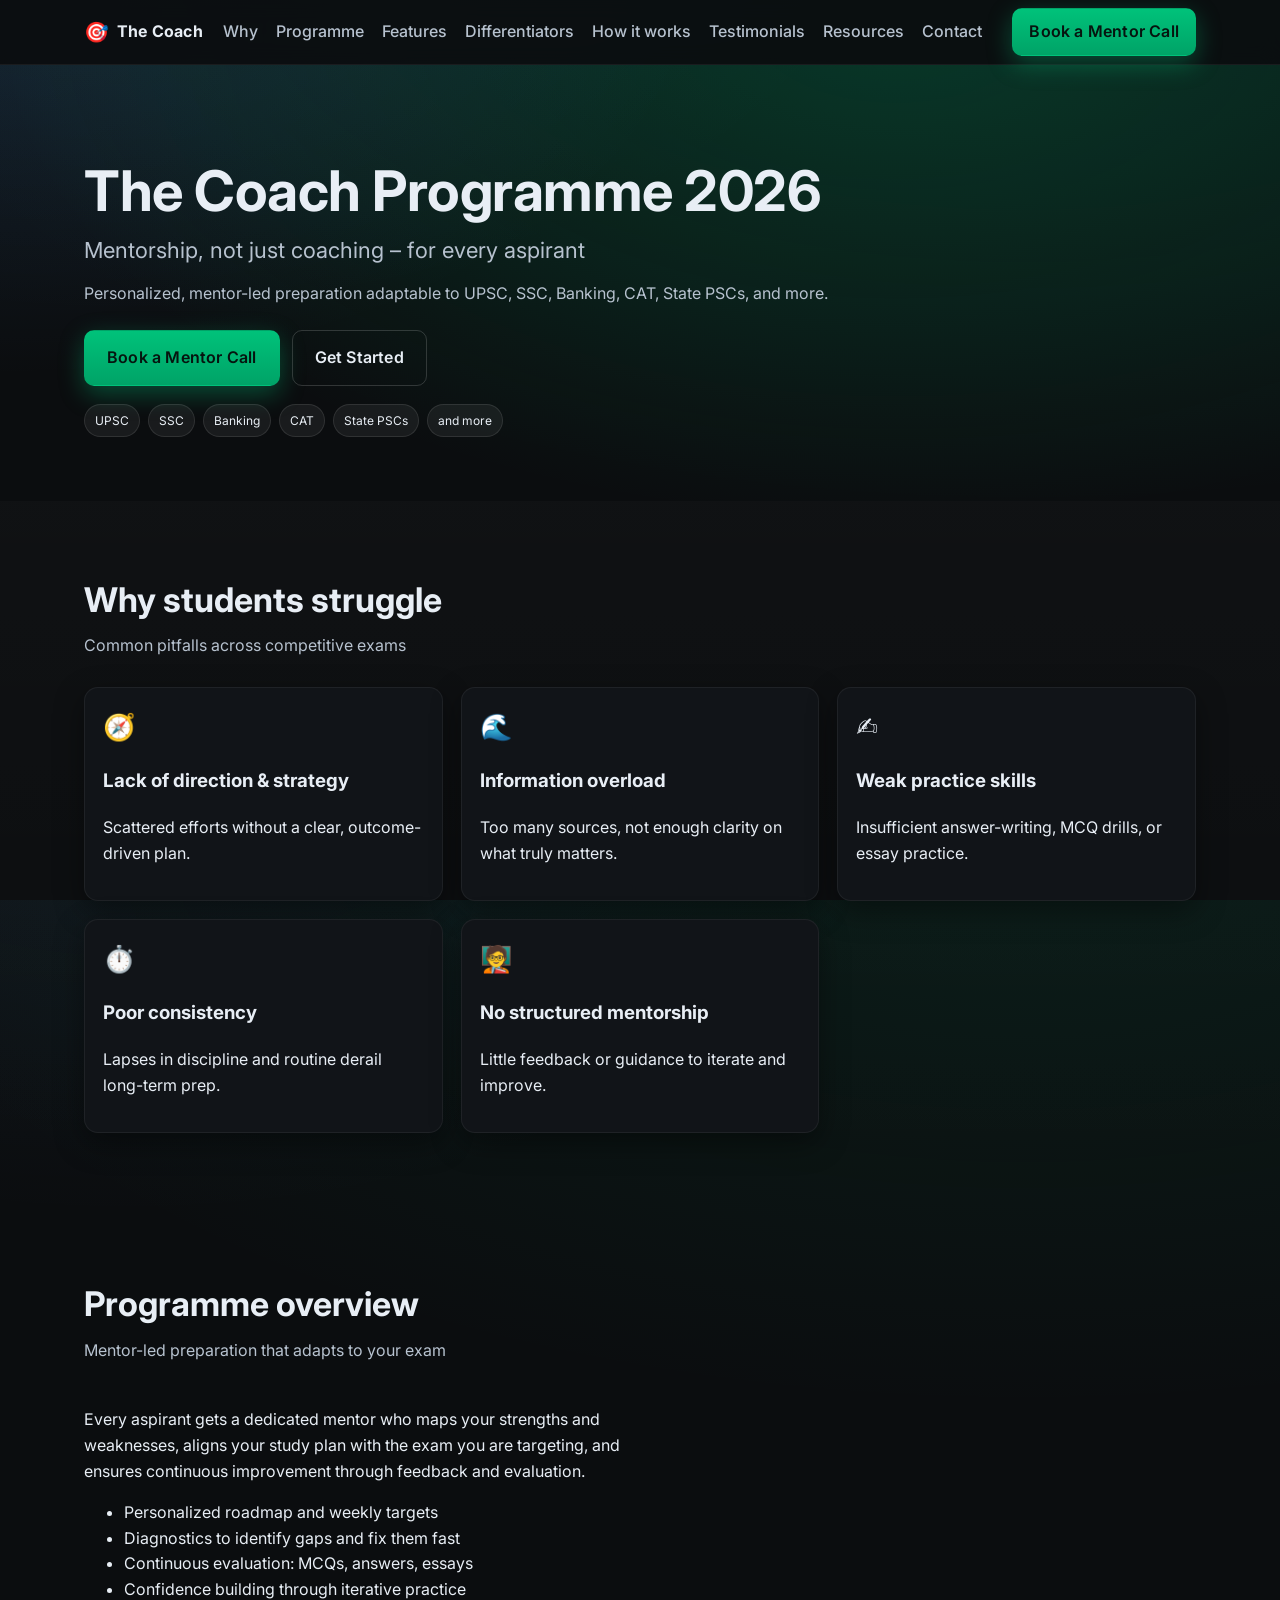
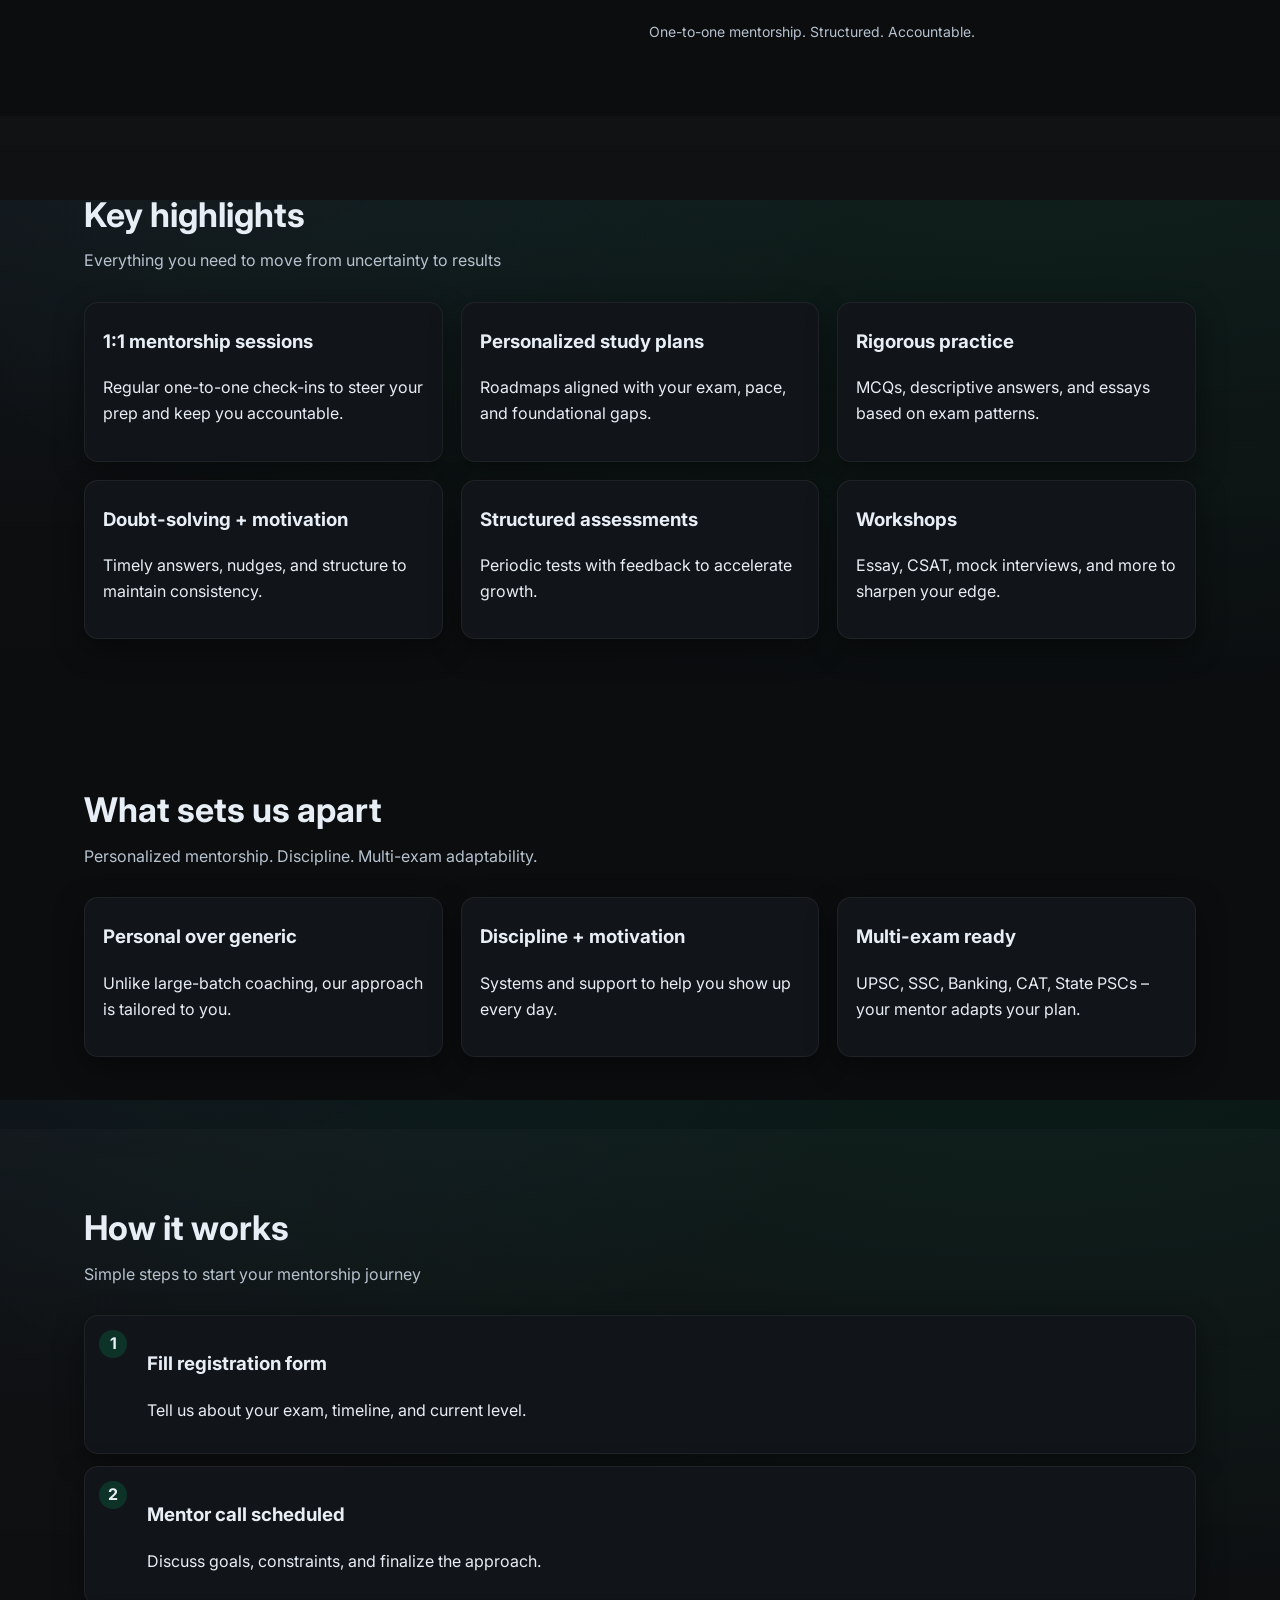
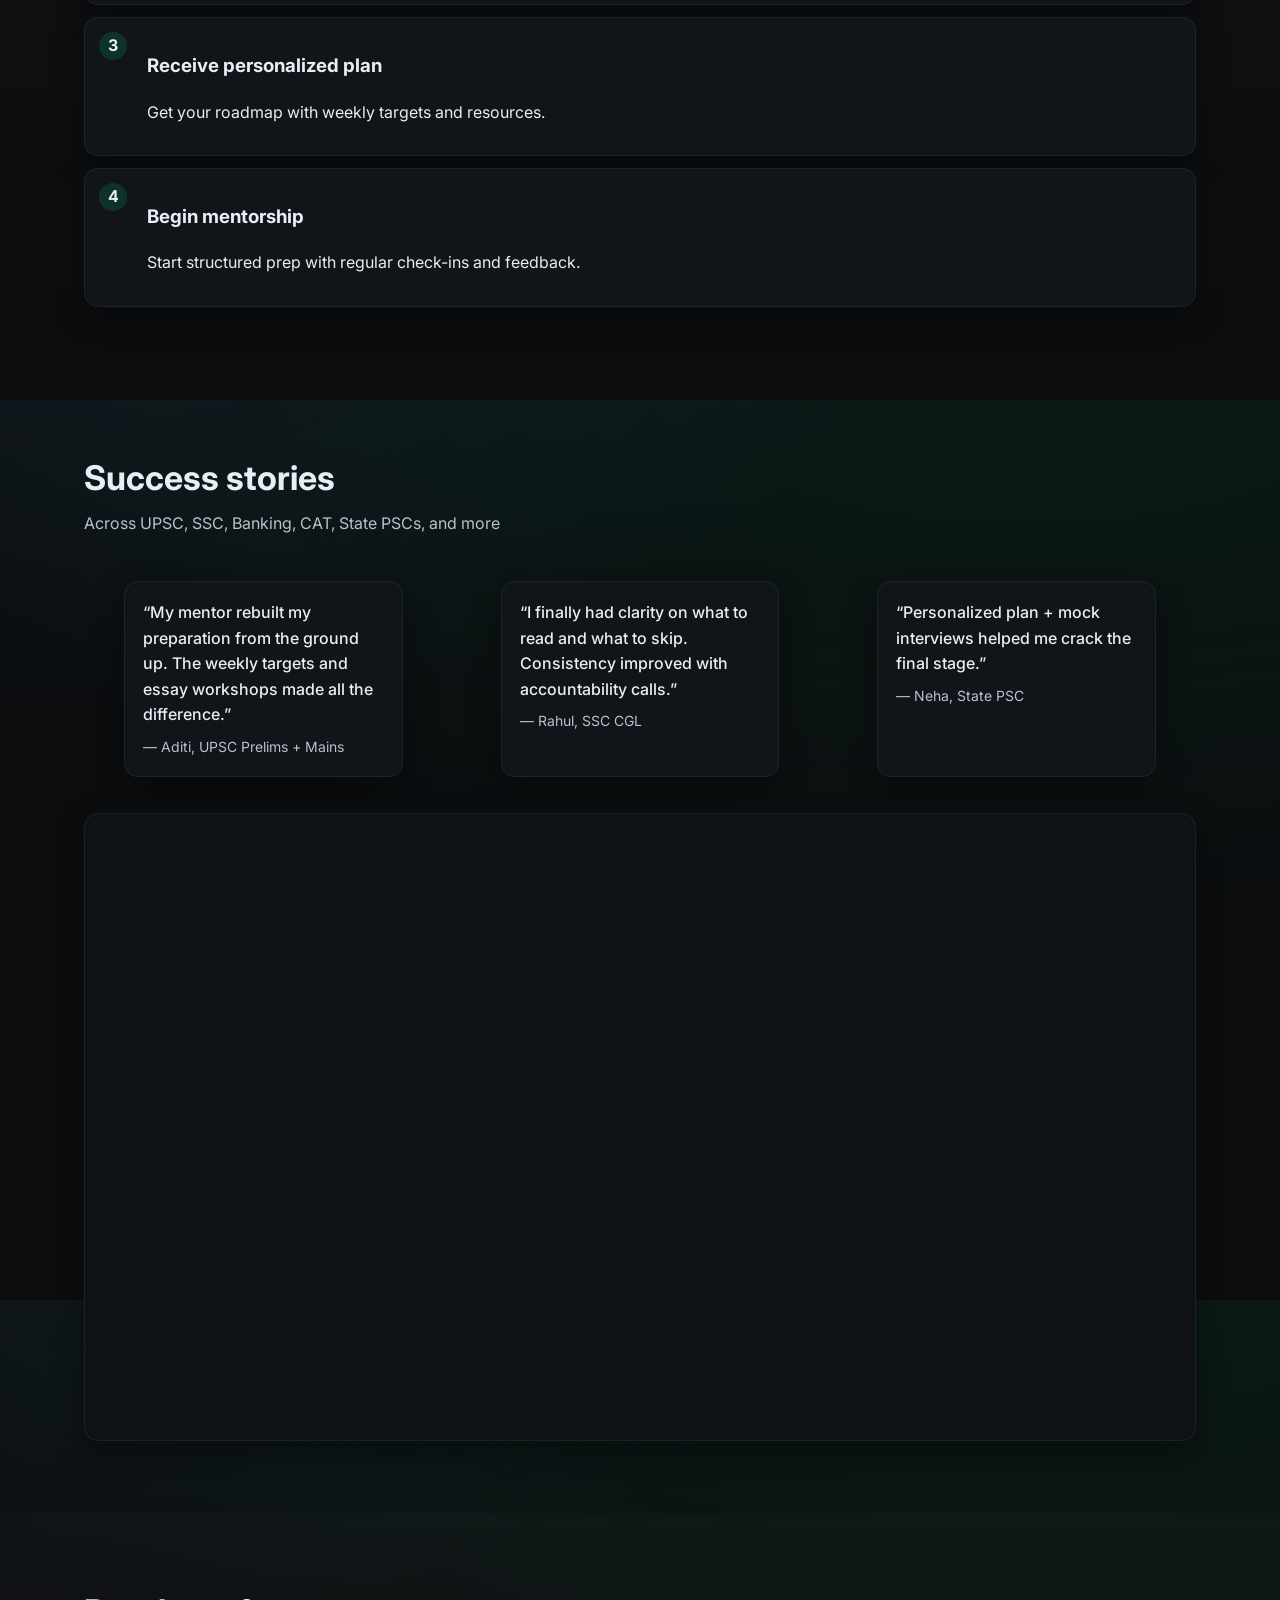
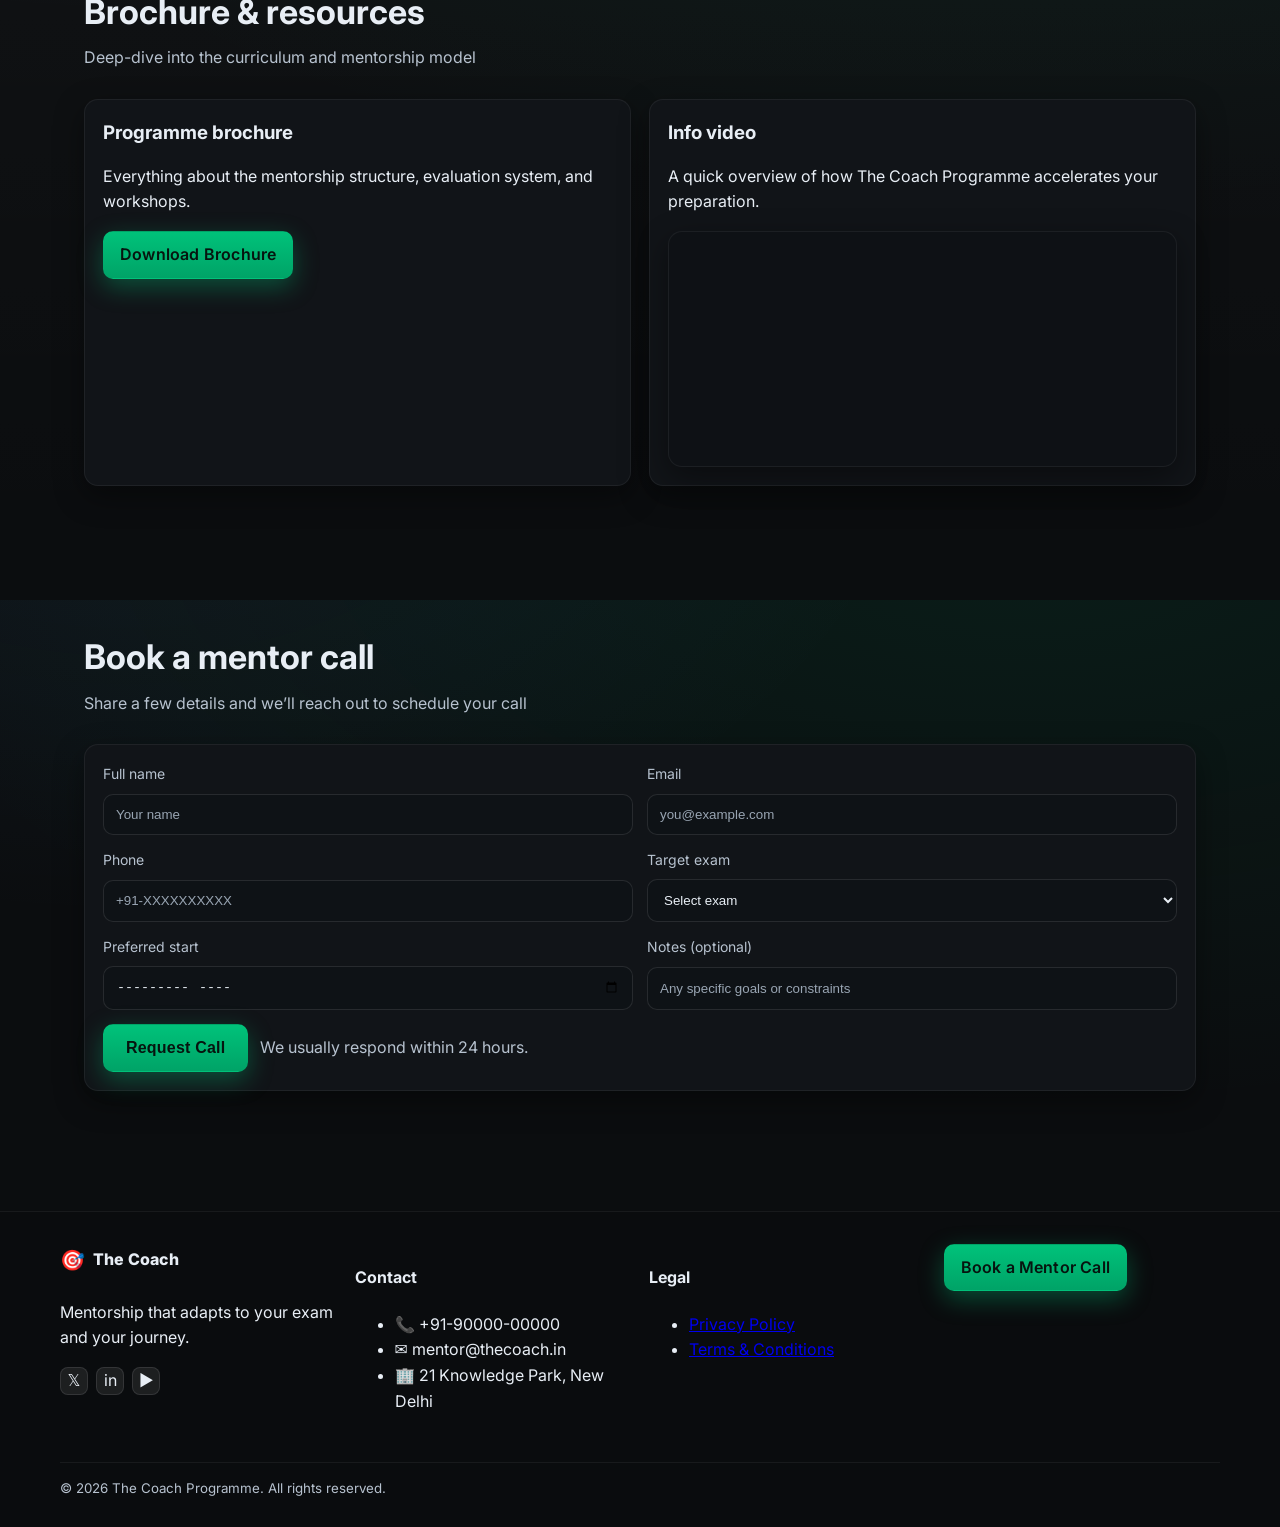
==== index.html @ 79fc0577 "Create initial landing page for The Coach Programme mentorship platform Co-authored-by: sajalsingh94" ====
<!DOCTYPE html>
<html lang="en">
  <head>
    <meta charset="utf-8" />
    <meta name="viewport" content="width=device-width, initial-scale=1" />
    <title>The Coach Programme 2026 – Multi-Exam Mentorship</title>
    <meta name="description" content="Mentorship, not just coaching – personalized guidance for UPSC, SSC, Banking, CAT, State PSCs and more. Book a mentor call and start your journey." />
    <link rel="preconnect" href="https://fonts.googleapis.com" />
    <link rel="preconnect" href="https://fonts.gstatic.com" crossorigin />
    <link href="https://fonts.googleapis.com/css2?family=Inter:wght@300;400;500;600;700;800&display=swap" rel="stylesheet" />
    <link rel="stylesheet" href="styles.css" />
    <link rel="icon" href="data:image/svg+xml,%3Csvg xmlns='http://www.w3.org/2000/svg' viewBox='0 0 100 100'%3E%3Ccircle cx='50' cy='50' r='48' fill='%230a5'%3E%3C/circle%3E%3Ctext x='50' y='58' font-size='48' text-anchor='middle' fill='white' font-family='Arial'%3EC%3C/text%3E%3C/svg%3E" />
  </head>
  <body>
    <!-- Header / Navigation -->
    <header class="site-header" id="top">
      <div class="container header-inner">
        <a href="#top" class="brand" aria-label="The Coach home">
          <span class="brand-mark" aria-hidden="true">🎯</span>
          <span class="brand-text">The Coach</span>
        </a>
        <nav class="nav" aria-label="Primary">
          <button class="nav-toggle" aria-expanded="false" aria-controls="nav-menu">☰</button>
          <ul id="nav-menu" class="nav-list">
            <li><a href="#why">Why</a></li>
            <li><a href="#overview">Programme</a></li>
            <li><a href="#features">Features</a></li>
            <li><a href="#differentiators">Differentiators</a></li>
            <li><a href="#how">How it works</a></li>
            <li><a href="#testimonials">Testimonials</a></li>
            <li><a href="#resources">Resources</a></li>
            <li><a href="#contact">Contact</a></li>
          </ul>
        </nav>
        <a class="btn btn-primary header-cta" href="#enroll">Book a Mentor Call</a>
      </div>
    </header>

    <!-- Hero -->
    <section class="hero" aria-label="Hero">
      <div class="hero-bg" aria-hidden="true"></div>
      <div class="container hero-inner">
        <div class="hero-content">
          <h1 class="title">The Coach Programme 2026</h1>
          <p class="tagline">Mentorship, not just coaching – for every aspirant</p>
          <p class="subheading">Personalized, mentor-led preparation adaptable to UPSC, SSC, Banking, CAT, State PSCs, and more.</p>
          <div class="hero-ctas">
            <a class="btn btn-primary btn-lg" href="#enroll">Book a Mentor Call</a>
            <a class="btn btn-ghost btn-lg" href="#how">Get Started</a>
          </div>
          <div class="exam-badges" aria-label="Supported exams">
            <span class="badge">UPSC</span>
            <span class="badge">SSC</span>
            <span class="badge">Banking</span>
            <span class="badge">CAT</span>
            <span class="badge">State PSCs</span>
            <span class="badge">and more</span>
          </div>
        </div>
      </div>
    </section>

    <!-- Why Students Struggle -->
    <section id="why" class="section section-alt">
      <div class="container">
        <div class="section-head">
          <h2>Why students struggle</h2>
          <p>Common pitfalls across competitive exams</p>
        </div>
        <div class="grid grid-3">
          <div class="card icon-card">
            <div class="icon">🧭</div>
            <h3>Lack of direction & strategy</h3>
            <p>Scattered efforts without a clear, outcome-driven plan.</p>
          </div>
          <div class="card icon-card">
            <div class="icon">🌊</div>
            <h3>Information overload</h3>
            <p>Too many sources, not enough clarity on what truly matters.</p>
          </div>
          <div class="card icon-card">
            <div class="icon">✍️</div>
            <h3>Weak practice skills</h3>
            <p>Insufficient answer-writing, MCQ drills, or essay practice.</p>
          </div>
          <div class="card icon-card">
            <div class="icon">⏱️</div>
            <h3>Poor consistency</h3>
            <p>Lapses in discipline and routine derail long-term prep.</p>
          </div>
          <div class="card icon-card">
            <div class="icon">🧑‍🏫</div>
            <h3>No structured mentorship</h3>
            <p>Little feedback or guidance to iterate and improve.</p>
          </div>
        </div>
      </div>
    </section>

    <!-- Programme Overview -->
    <section id="overview" class="section">
      <div class="container">
        <div class="section-head">
          <h2>Programme overview</h2>
          <p>Mentor-led preparation that adapts to your exam</p>
        </div>
        <div class="grid grid-2 overview-grid">
          <div>
            <p>Every aspirant gets a dedicated mentor who maps your strengths and weaknesses, aligns your study plan with the exam you are targeting, and ensures continuous improvement through feedback and evaluation.</p>
            <ul class="checklist">
              <li>Personalized roadmap and weekly targets</li>
              <li>Diagnostics to identify gaps and fix them fast</li>
              <li>Continuous evaluation: MCQs, answers, essays</li>
              <li>Confidence building through iterative practice</li>
            </ul>
          </div>
          <div class="showcase-card">
            <div class="showcase-media" aria-hidden="true"></div>
            <div class="showcase-caption">One-to-one mentorship. Structured. Accountable.</div>
          </div>
        </div>
      </div>
    </section>

    <!-- Key Highlights / Features -->
    <section id="features" class="section section-alt">
      <div class="container">
        <div class="section-head">
          <h2>Key highlights</h2>
          <p>Everything you need to move from uncertainty to results</p>
        </div>
        <div class="grid grid-3">
          <div class="card feature-card">
            <h3>1:1 mentorship sessions</h3>
            <p>Regular one-to-one check-ins to steer your prep and keep you accountable.</p>
          </div>
          <div class="card feature-card">
            <h3>Personalized study plans</h3>
            <p>Roadmaps aligned with your exam, pace, and foundational gaps.</p>
          </div>
          <div class="card feature-card">
            <h3>Rigorous practice</h3>
            <p>MCQs, descriptive answers, and essays based on exam patterns.</p>
          </div>
          <div class="card feature-card">
            <h3>Doubt-solving + motivation</h3>
            <p>Timely answers, nudges, and structure to maintain consistency.</p>
          </div>
          <div class="card feature-card">
            <h3>Structured assessments</h3>
            <p>Periodic tests with feedback to accelerate growth.</p>
          </div>
          <div class="card feature-card">
            <h3>Workshops</h3>
            <p>Essay, CSAT, mock interviews, and more to sharpen your edge.</p>
          </div>
        </div>
      </div>
    </section>

    <!-- Differentiators -->
    <section id="differentiators" class="section">
      <div class="container">
        <div class="section-head">
          <h2>What sets us apart</h2>
          <p>Personalized mentorship. Discipline. Multi-exam adaptability.</p>
        </div>
        <div class="grid grid-3">
          <div class="card diff-card">
            <h3>Personal over generic</h3>
            <p>Unlike large-batch coaching, our approach is tailored to you.</p>
          </div>
          <div class="card diff-card">
            <h3>Discipline + motivation</h3>
            <p>Systems and support to help you show up every day.</p>
          </div>
          <div class="card diff-card">
            <h3>Multi-exam ready</h3>
            <p>UPSC, SSC, Banking, CAT, State PSCs – your mentor adapts your plan.</p>
          </div>
        </div>
      </div>
    </section>

    <!-- How It Works -->
    <section id="how" class="section section-alt">
      <div class="container">
        <div class="section-head">
          <h2>How it works</h2>
          <p>Simple steps to start your mentorship journey</p>
        </div>
        <ol class="steps">
          <li>
            <span class="step-num">1</span>
            <div>
              <h3>Fill registration form</h3>
              <p>Tell us about your exam, timeline, and current level.</p>
            </div>
          </li>
          <li>
            <span class="step-num">2</span>
            <div>
              <h3>Mentor call scheduled</h3>
              <p>Discuss goals, constraints, and finalize the approach.</p>
            </div>
          </li>
          <li>
            <span class="step-num">3</span>
            <div>
              <h3>Receive personalized plan</h3>
              <p>Get your roadmap with weekly targets and resources.</p>
            </div>
          </li>
          <li>
            <span class="step-num">4</span>
            <div>
              <h3>Begin mentorship</h3>
              <p>Start structured prep with regular check-ins and feedback.</p>
            </div>
          </li>
        </ol>
      </div>
    </section>

    <!-- Testimonials -->
    <section id="testimonials" class="section">
      <div class="container">
        <div class="section-head">
          <h2>Success stories</h2>
          <p>Across UPSC, SSC, Banking, CAT, State PSCs, and more</p>
        </div>
        <div class="grid grid-3">
          <figure class="card testimonial">
            <blockquote>
              “My mentor rebuilt my preparation from the ground up. The weekly targets and essay workshops made all the difference.”
            </blockquote>
            <figcaption>— Aditi, UPSC Prelims + Mains</figcaption>
          </figure>
          <figure class="card testimonial">
            <blockquote>
              “I finally had clarity on what to read and what to skip. Consistency improved with accountability calls.”
            </blockquote>
            <figcaption>— Rahul, SSC CGL</figcaption>
          </figure>
          <figure class="card testimonial">
            <blockquote>
              “Personalized plan + mock interviews helped me crack the final stage.”
            </blockquote>
            <figcaption>— Neha, State PSC</figcaption>
          </figure>
        </div>
        <div class="video-wrap">
          <div class="responsive-iframe">
            <iframe src="https://www.youtube.com/embed/dQw4w9WgXcQ" title="Student success story" frameborder="0" allow="accelerometer; autoplay; clipboard-write; encrypted-media; gyroscope; picture-in-picture; web-share" allowfullscreen></iframe>
          </div>
        </div>
      </div>
    </section>

    <!-- Resources / Brochure -->
    <section id="resources" class="section section-alt">
      <div class="container">
        <div class="section-head">
          <h2>Brochure & resources</h2>
          <p>Deep-dive into the curriculum and mentorship model</p>
        </div>
        <div class="grid grid-2">
          <div class="card resource-card">
            <h3>Programme brochure</h3>
            <p>Everything about the mentorship structure, evaluation system, and workshops.</p>
            <a class="btn btn-primary" href="brochure.html" target="_blank" rel="noopener">Download Brochure</a>
          </div>
          <div class="card resource-card">
            <h3>Info video</h3>
            <p>A quick overview of how The Coach Programme accelerates your preparation.</p>
            <div class="responsive-iframe small">
              <iframe src="https://www.youtube.com/embed/5qap5aO4i9A" title="Programme overview video" frameborder="0" allow="accelerometer; autoplay; clipboard-write; encrypted-media; gyroscope; picture-in-picture; web-share" allowfullscreen></iframe>
            </div>
          </div>
        </div>
      </div>
    </section>

    <!-- Enrollment Form -->
    <section id="enroll" class="section enroll">
      <div class="container">
        <div class="section-head">
          <h2>Book a mentor call</h2>
          <p>Share a few details and we’ll reach out to schedule your call</p>
        </div>
        <form id="enroll-form" class="card form">
          <div class="form-row">
            <div class="form-field">
              <label for="name">Full name</label>
              <input type="text" id="name" name="name" placeholder="Your name" required />
            </div>
            <div class="form-field">
              <label for="email">Email</label>
              <input type="email" id="email" name="email" placeholder="you@example.com" required />
            </div>
          </div>
          <div class="form-row">
            <div class="form-field">
              <label for="phone">Phone</label>
              <input type="tel" id="phone" name="phone" placeholder="+91-XXXXXXXXXX" required />
            </div>
            <div class="form-field">
              <label for="exam">Target exam</label>
              <select id="exam" name="exam" required>
                <option value="" disabled selected>Select exam</option>
                <option>UPSC</option>
                <option>SSC</option>
                <option>Banking</option>
                <option>CAT</option>
                <option>State PSCs</option>
                <option>Other</option>
              </select>
            </div>
          </div>
          <div class="form-row">
            <div class="form-field">
              <label for="timeline">Preferred start</label>
              <input type="month" id="timeline" name="timeline" />
            </div>
            <div class="form-field">
              <label for="message">Notes (optional)</label>
              <input type="text" id="message" name="message" placeholder="Any specific goals or constraints" />
            </div>
          </div>
          <div class="form-actions">
            <button type="submit" class="btn btn-primary btn-lg">Request Call</button>
            <p class="form-note">We usually respond within 24 hours.</p>
          </div>
          <div class="form-success" role="status" aria-live="polite" hidden>
            Thank you! Your request has been received. We’ll contact you shortly.
          </div>
        </form>
      </div>
    </section>

    <!-- Contact / Footer -->
    <footer id="contact" class="site-footer">
      <div class="container footer-grid">
        <div>
          <div class="brand brand-footer">
            <span class="brand-mark" aria-hidden="true">🎯</span>
            <span class="brand-text">The Coach</span>
          </div>
          <p>Mentorship that adapts to your exam and your journey.</p>
          <div class="socials">
            <a href="#" aria-label="Twitter" class="social">𝕏</a>
            <a href="#" aria-label="LinkedIn" class="social">in</a>
            <a href="#" aria-label="YouTube" class="social">▶</a>
          </div>
        </div>
        <div>
          <h4>Contact</h4>
          <ul class="contact-list">
            <li>📞 +91-90000-00000</li>
            <li>✉️ mentor@thecoach.in</li>
            <li>🏢 21 Knowledge Park, New Delhi</li>
          </ul>
        </div>
        <div>
          <h4>Legal</h4>
          <ul class="legal-list">
            <li><a href="#" data-open-modal="privacy">Privacy Policy</a></li>
            <li><a href="#" data-open-modal="terms">Terms & Conditions</a></li>
          </ul>
        </div>
        <div class="footer-cta">
          <a class="btn btn-primary" href="#enroll">Book a Mentor Call</a>
        </div>
      </div>
      <div class="container footer-bottom">
        <small>© <span id="year"></span> The Coach Programme. All rights reserved.</small>
      </div>
    </footer>

    <!-- Modals for Privacy & Terms (single-page) -->
    <div class="modal" id="privacy" aria-hidden="true" role="dialog" aria-modal="true" aria-labelledby="privacy-title">
      <div class="modal-content" role="document">
        <button class="modal-close" data-close-modal aria-label="Close">×</button>
        <h3 id="privacy-title">Privacy Policy</h3>
        <p>Your information is used solely to schedule mentorship and share programme updates. We do not sell your data. You can request deletion anytime by emailing <a href="mailto:mentor@thecoach.in">mentor@thecoach.in</a>.</p>
      </div>
    </div>
    <div class="modal" id="terms" aria-hidden="true" role="dialog" aria-modal="true" aria-labelledby="terms-title">
      <div class="modal-content" role="document">
        <button class="modal-close" data-close-modal aria-label="Close">×</button>
        <h3 id="terms-title">Terms & Conditions</h3>
        <p>Mentorship services include planning, evaluation, and guidance. Outcomes vary by individual effort. Refunds, if any, are governed by programme-specific policies communicated during enrollment.</p>
      </div>
    </div>

    <script src="script.js"></script>
  </body>
  <!-- Background artwork and images via CSS for performance & simplicity -->
  
  <!-- Decorative images credit: Unsplash -->
  
</html>
---- styles.css ----
/*
  The Coach Programme 2026 – Styles
  Minimalist, aspirational, conversion-focused
*/

:root {
  --bg: #0b0d0f;
  --surface: #111418;
  --elev: #151922;
  --text: #e8eef5;
  --muted: #b7c2cf;
  --primary: #00c27a;
  --primary-600: #00a367;
  --accent: #4ea8ff;
  --danger: #ff6b6b;
  --ring: rgba(0, 194, 122, 0.35);
  --shadow: 0 10px 30px rgba(0,0,0,0.4);
  --radius: 14px;
  --radius-sm: 10px;
  --maxw: 1160px;
}

* { box-sizing: border-box; }
html, body { height: 100%; }
body {
  margin: 0;
  font-family: 'Inter', system-ui, -apple-system, Segoe UI, Roboto, Arial, sans-serif;
  color: var(--text);
  background: radial-gradient(1200px 600px at 80% -10%, rgba(0, 194, 122, 0.09), transparent),
              radial-gradient(800px 500px at 10% -20%, rgba(78, 168, 255, 0.07), transparent),
              var(--bg);
  line-height: 1.6;
}

.container {
  max-width: var(--maxw);
  margin: 0 auto;
  padding: 0 24px;
}

/* Header */
.site-header {
  position: sticky;
  top: 0;
  z-index: 50;
  background: rgba(11, 13, 15, 0.75);
  backdrop-filter: blur(10px);
  border-bottom: 1px solid rgba(255,255,255,0.06);
}
.header-inner {
  display: flex;
  align-items: center;
  justify-content: space-between;
  height: 64px;
}
.brand { display: inline-flex; align-items: center; gap: 8px; color: var(--text); text-decoration: none; font-weight: 700; }
.brand-mark { font-size: 20px; }
.brand-text { letter-spacing: 0.2px; }

.nav-toggle { display: none; background: transparent; border: 0; color: var(--text); font-size: 22px; }
.nav-list { display: flex; gap: 18px; list-style: none; margin: 0; padding: 0; }
.nav-list a { color: var(--muted); text-decoration: none; font-weight: 500; }
.nav-list a:hover { color: var(--text); }
.header-cta { margin-left: 10px; }

/* Buttons */
.btn { display: inline-flex; align-items: center; justify-content: center; gap: 8px; border-radius: var(--radius-sm); padding: 10px 16px; text-decoration: none; font-weight: 600; letter-spacing: 0.2px; border: 1px solid transparent; cursor: pointer; }
.btn:hover { transform: translateY(-1px); }
.btn:active { transform: translateY(0); }
.btn:focus { outline: 2px solid var(--ring); outline-offset: 2px; }
.btn-primary { background: linear-gradient(180deg, var(--primary), var(--primary-600)); color: #06140f; box-shadow: 0 8px 24px rgba(0, 194, 122, 0.35); }
.btn-ghost { background: transparent; border-color: rgba(255,255,255,0.16); color: var(--text); }
.btn-lg { padding: 14px 22px; font-size: 16px; }

/* Hero */
.hero { position: relative; padding: 96px 0 64px; }
.hero-bg {
  position: absolute; inset: 0; z-index: -1;
  background: radial-gradient(900px 500px at 70% -10%, rgba(0, 194, 122, 0.18), transparent),
              radial-gradient(700px 400px at 0% -20%, rgba(78, 168, 255, 0.12), transparent);
}
.hero-inner { display: grid; grid-template-columns: 1.15fr; align-items: center; }
.title { font-size: clamp(36px, 6vw, 56px); line-height: 1.08; margin: 0 0 12px; letter-spacing: -0.5px; }
.tagline { font-size: clamp(18px, 2.8vw, 22px); color: var(--muted); margin: 0 0 12px; }
.subheading { color: var(--muted); margin: 0 0 24px; }
.hero-ctas { display: flex; gap: 12px; margin-bottom: 18px; flex-wrap: wrap; }
.exam-badges { display: flex; gap: 8px; flex-wrap: wrap; }
.badge { background: rgba(255,255,255,0.06); color: var(--text); padding: 6px 10px; border-radius: 999px; font-size: 12px; border: 1px solid rgba(255,255,255,0.1); }

/* Sections */
.section { padding: 72px 0; }
.section-alt { background: linear-gradient(180deg, rgba(255,255,255,0.02), rgba(255,255,255,0.00)); }
.section-head { margin-bottom: 28px; }
.section-head h2 { margin: 0 0 6px; font-size: clamp(26px, 4vw, 34px); }
.section-head p { margin: 0; color: var(--muted); }

.grid { display: grid; gap: 18px; }
.grid-2 { grid-template-columns: repeat(2, minmax(0, 1fr)); }
.grid-3 { grid-template-columns: repeat(3, minmax(0, 1fr)); }

.card { background: var(--surface); border: 1px solid rgba(255,255,255,0.06); border-radius: var(--radius); padding: 18px; box-shadow: var(--shadow); }
.icon-card .icon { font-size: 26px; }
.feature-card h3, .diff-card h3 { margin-top: 6px; }

.showcase-card { position: relative; overflow: hidden; }
.showcase-media { height: 220px; border-radius: 12px; background: url('https://images.unsplash.com/photo-1513258496099-48168024aec0?q=80&w=1600&auto=format&fit=crop') center/cover no-repeat; filter: contrast(1.05) saturate(1.05) brightness(0.95); }
.showcase-caption { color: var(--muted); margin-top: 10px; font-size: 14px; }

.steps { list-style: none; padding: 0; margin: 0; display: grid; gap: 12px; }
.steps li { display: grid; grid-template-columns: 36px 1fr; align-items: start; gap: 12px; background: var(--surface); border: 1px solid rgba(255,255,255,0.06); border-radius: var(--radius); padding: 14px; box-shadow: var(--shadow); }
.step-num { display: inline-grid; place-items: center; width: 28px; height: 28px; border-radius: 50%; background: rgba(0, 194, 122, 0.18); color: var(--text); font-weight: 700; }

.testimonial blockquote { margin: 0 0 8px; color: var(--text); font-weight: 500; }
.testimonial figcaption { color: var(--muted); font-size: 14px; }

.video-wrap { margin-top: 20px; }
.responsive-iframe { position: relative; width: 100%; padding-bottom: 56.25%; background: #0e1115; border-radius: var(--radius); overflow: hidden; border: 1px solid rgba(255,255,255,0.06); box-shadow: var(--shadow); }
.responsive-iframe.small { padding-bottom: 46%; }
.responsive-iframe iframe { position: absolute; inset: 0; width: 100%; height: 100%; }

/* Resources */
.resource-card h3 { margin: 0 0 6px; }

/* Form */
.form { display: grid; gap: 14px; }
.form-row { display: grid; grid-template-columns: repeat(2, minmax(0, 1fr)); gap: 14px; }
.form-field { display: grid; gap: 8px; }
.form-field label { color: var(--muted); font-size: 14px; }
.form-field input, .form-field select, .form-field textarea {
  background: #0e1216;
  border: 1px solid rgba(255,255,255,0.1);
  border-radius: 10px;
  color: var(--text);
  padding: 12px 12px;
}
.form-field input::placeholder, .form-field textarea::placeholder { color: #99a5b3; }
.form-actions { display: flex; align-items: center; gap: 12px; flex-wrap: wrap; }
.form-note { color: var(--muted); margin: 0; }
.form-success { background: rgba(0, 194, 122, 0.12); border: 1px solid rgba(0, 194, 122, 0.3); color: var(--text); padding: 12px; border-radius: 10px; }

/* Footer */
.site-footer { background: #0a0c0e; border-top: 1px solid rgba(255,255,255,0.06); margin-top: 48px; }
.footer-grid { display: grid; grid-template-columns: repeat(4, minmax(0, 1fr)); gap: 18px; padding: 32px 0; }
.brand-footer { display: inline-flex; align-items: center; gap: 8px; font-weight: 800; margin-bottom: 8px; }
.socials { display: flex; gap: 8px; margin-top: 6px; }
.social { display: inline-flex; align-items: center; justify-content: center; width: 28px; height: 28px; background: rgba(255,255,255,0.08); border-radius: 8px; color: var(--text); text-decoration: none; border: 1px solid rgba(255,255,255,0.1); }
.footer-bottom { border-top: 1px solid rgba(255,255,255,0.06); padding: 12px 0 26px; color: var(--muted); }

/* Modals */
.modal { position: fixed; inset: 0; background: rgba(0,0,0,0.6); display: none; align-items: center; justify-content: center; padding: 24px; }
.modal[open], .modal.show { display: flex; }
.modal-content { background: var(--surface); border: 1px solid rgba(255,255,255,0.1); border-radius: var(--radius); max-width: 720px; width: 100%; padding: 20px; box-shadow: var(--shadow); }
.modal-close { appearance: none; border: 0; background: transparent; color: var(--muted); font-size: 22px; float: right; cursor: pointer; }

/* Utilities */
@media (max-width: 980px) {
  .grid-3 { grid-template-columns: repeat(2, minmax(0, 1fr)); }
  .footer-grid { grid-template-columns: repeat(2, minmax(0, 1fr)); }
}
@media (max-width: 680px) {
  .nav-toggle { display: inline-flex; }
  .nav-list { display: none; position: absolute; right: 24px; top: 56px; background: var(--surface); border: 1px solid rgba(255,255,255,0.1); border-radius: var(--radius); padding: 10px; box-shadow: var(--shadow); flex-direction: column; }
  .nav-list.show { display: flex; }
  .grid-2, .grid-3 { grid-template-columns: 1fr; }
  .form-row { grid-template-columns: 1fr; }
}

/* Smooth anchor target offset for sticky header */
:target::before { content: ""; display: block; height: 64px; margin-top: -64px; visibility: hidden; }
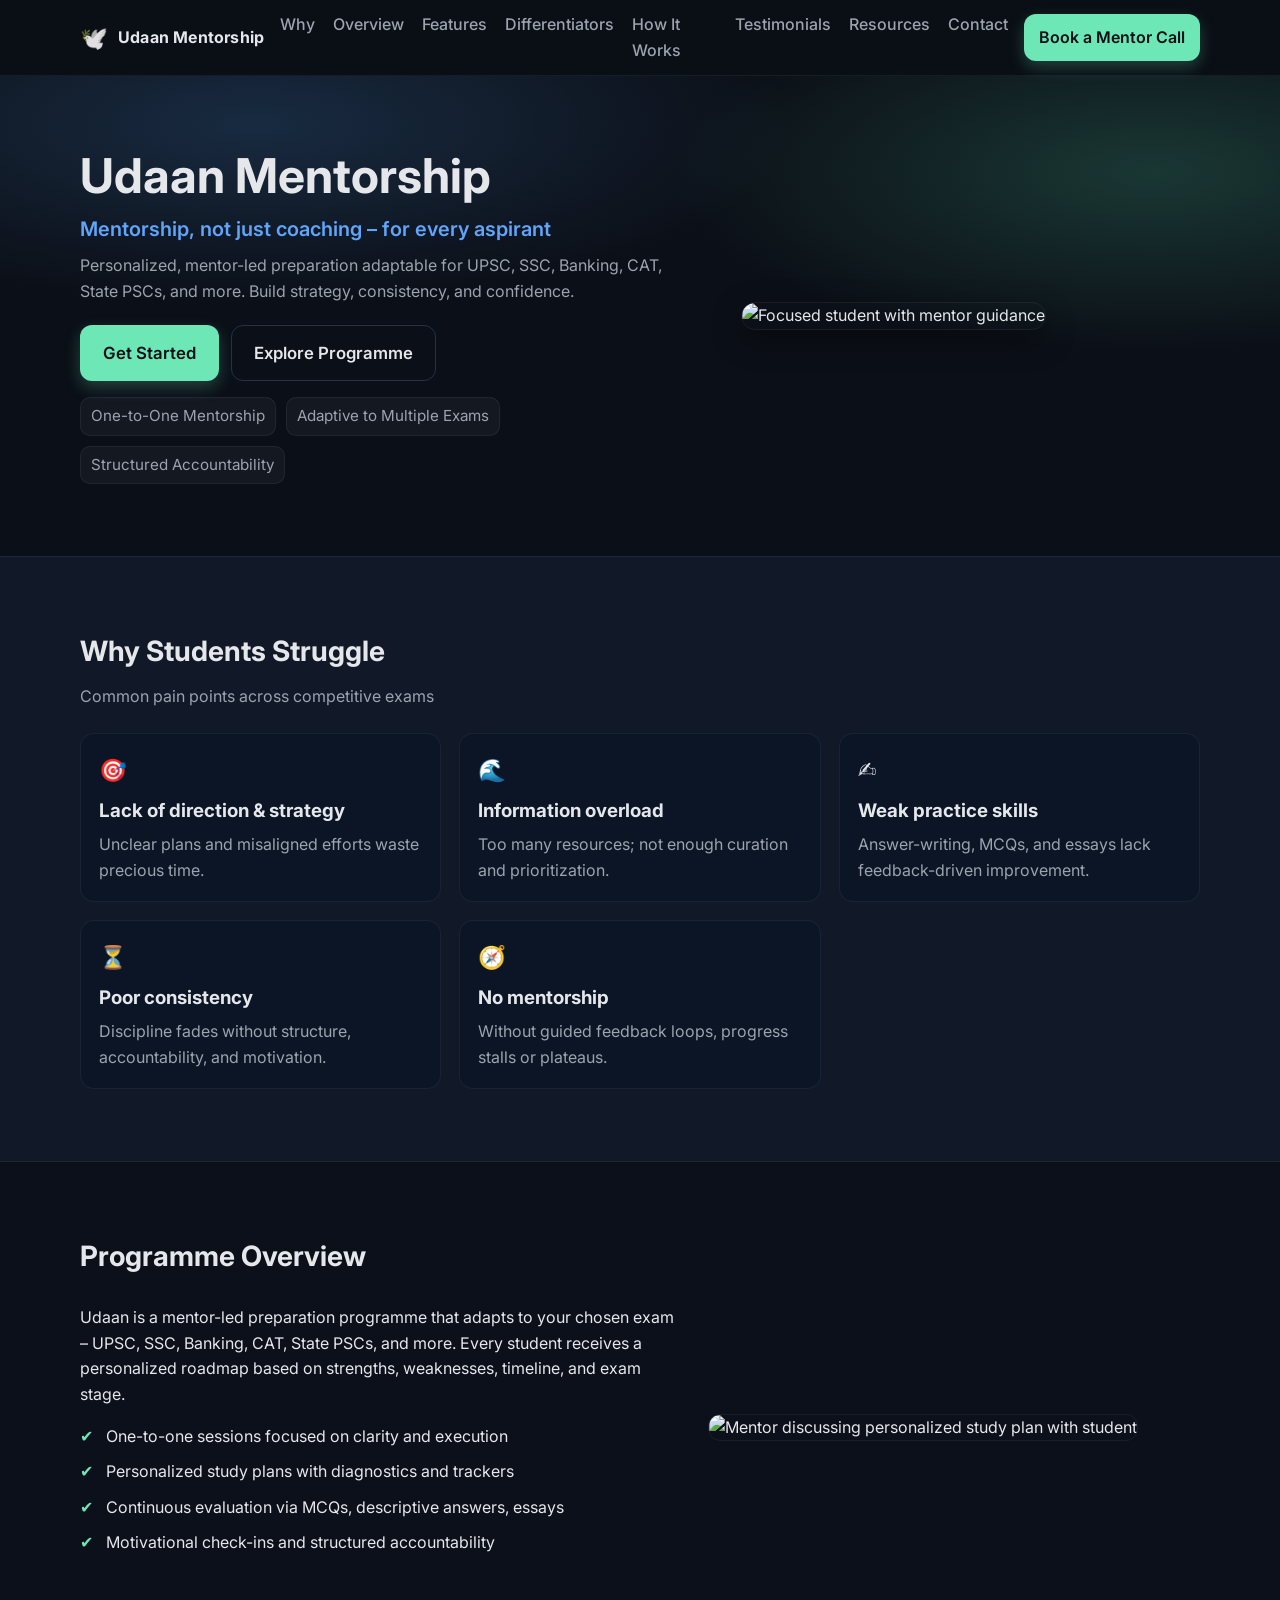
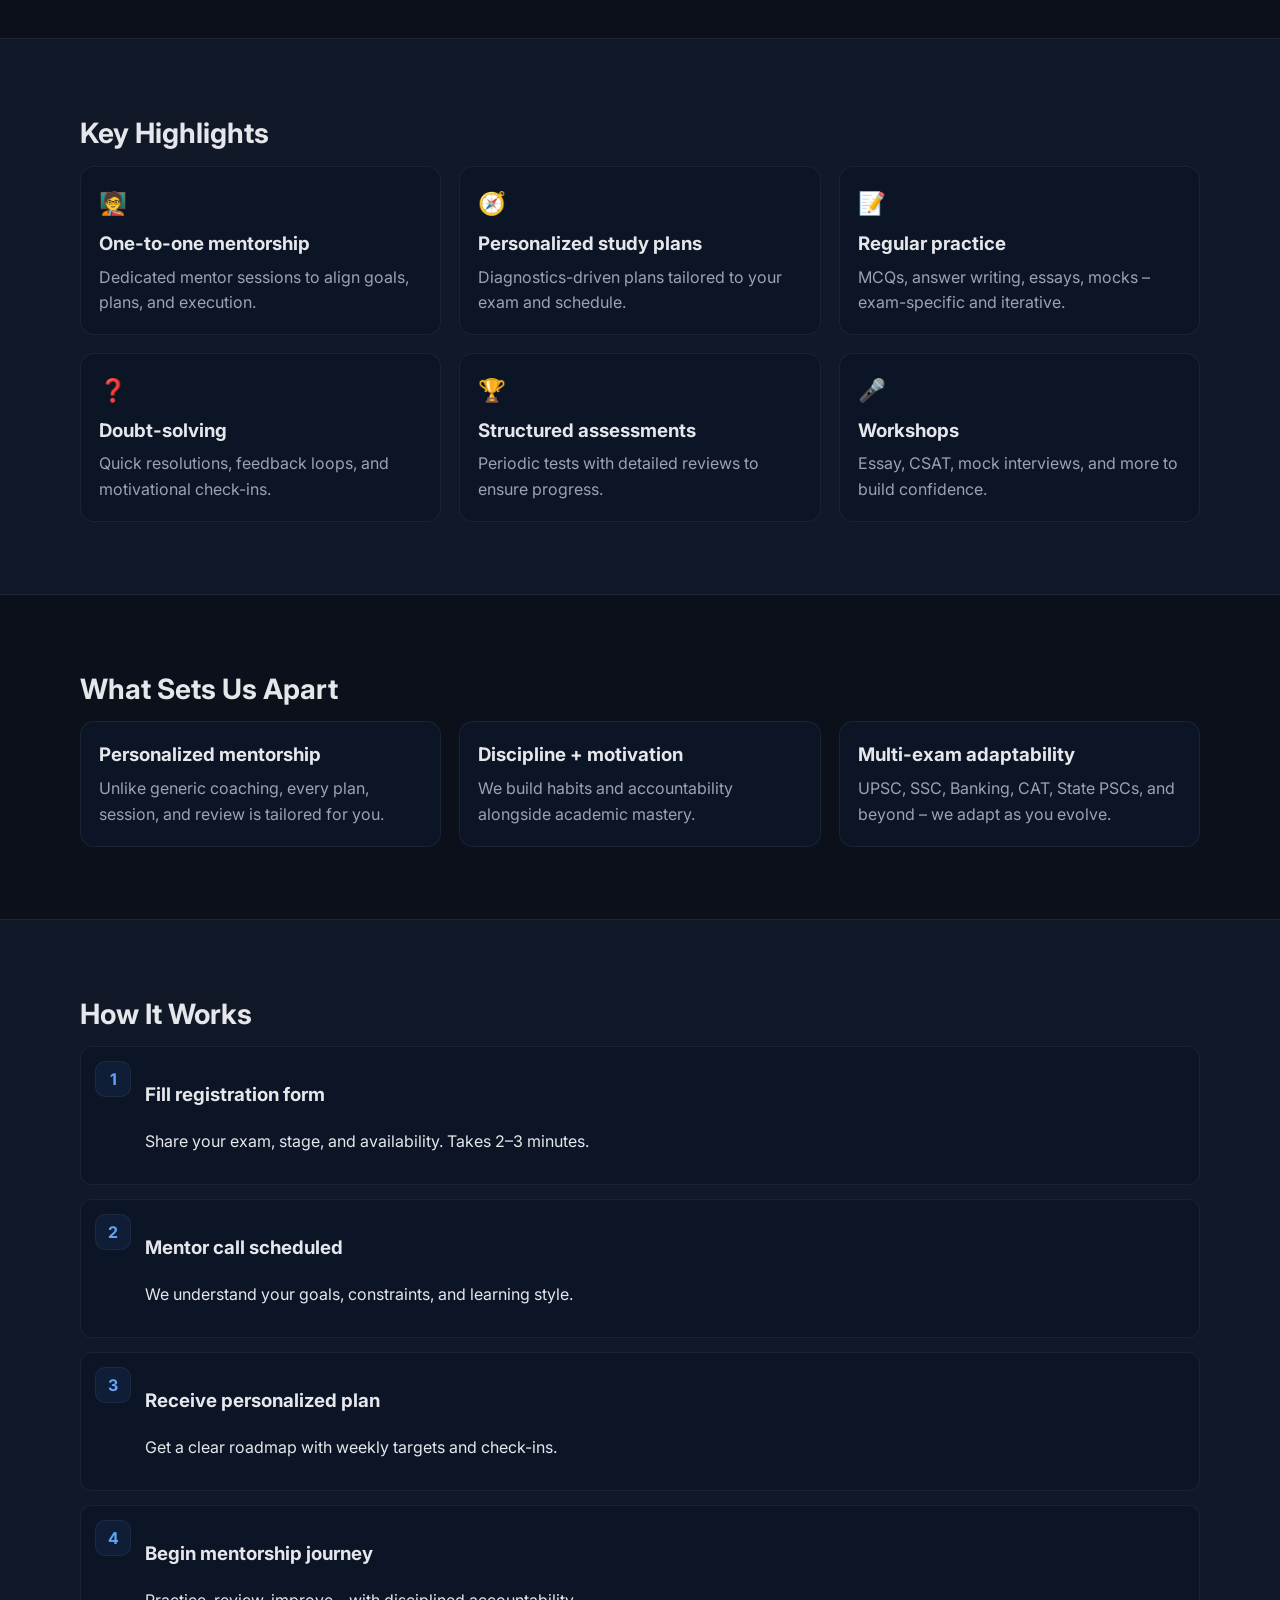
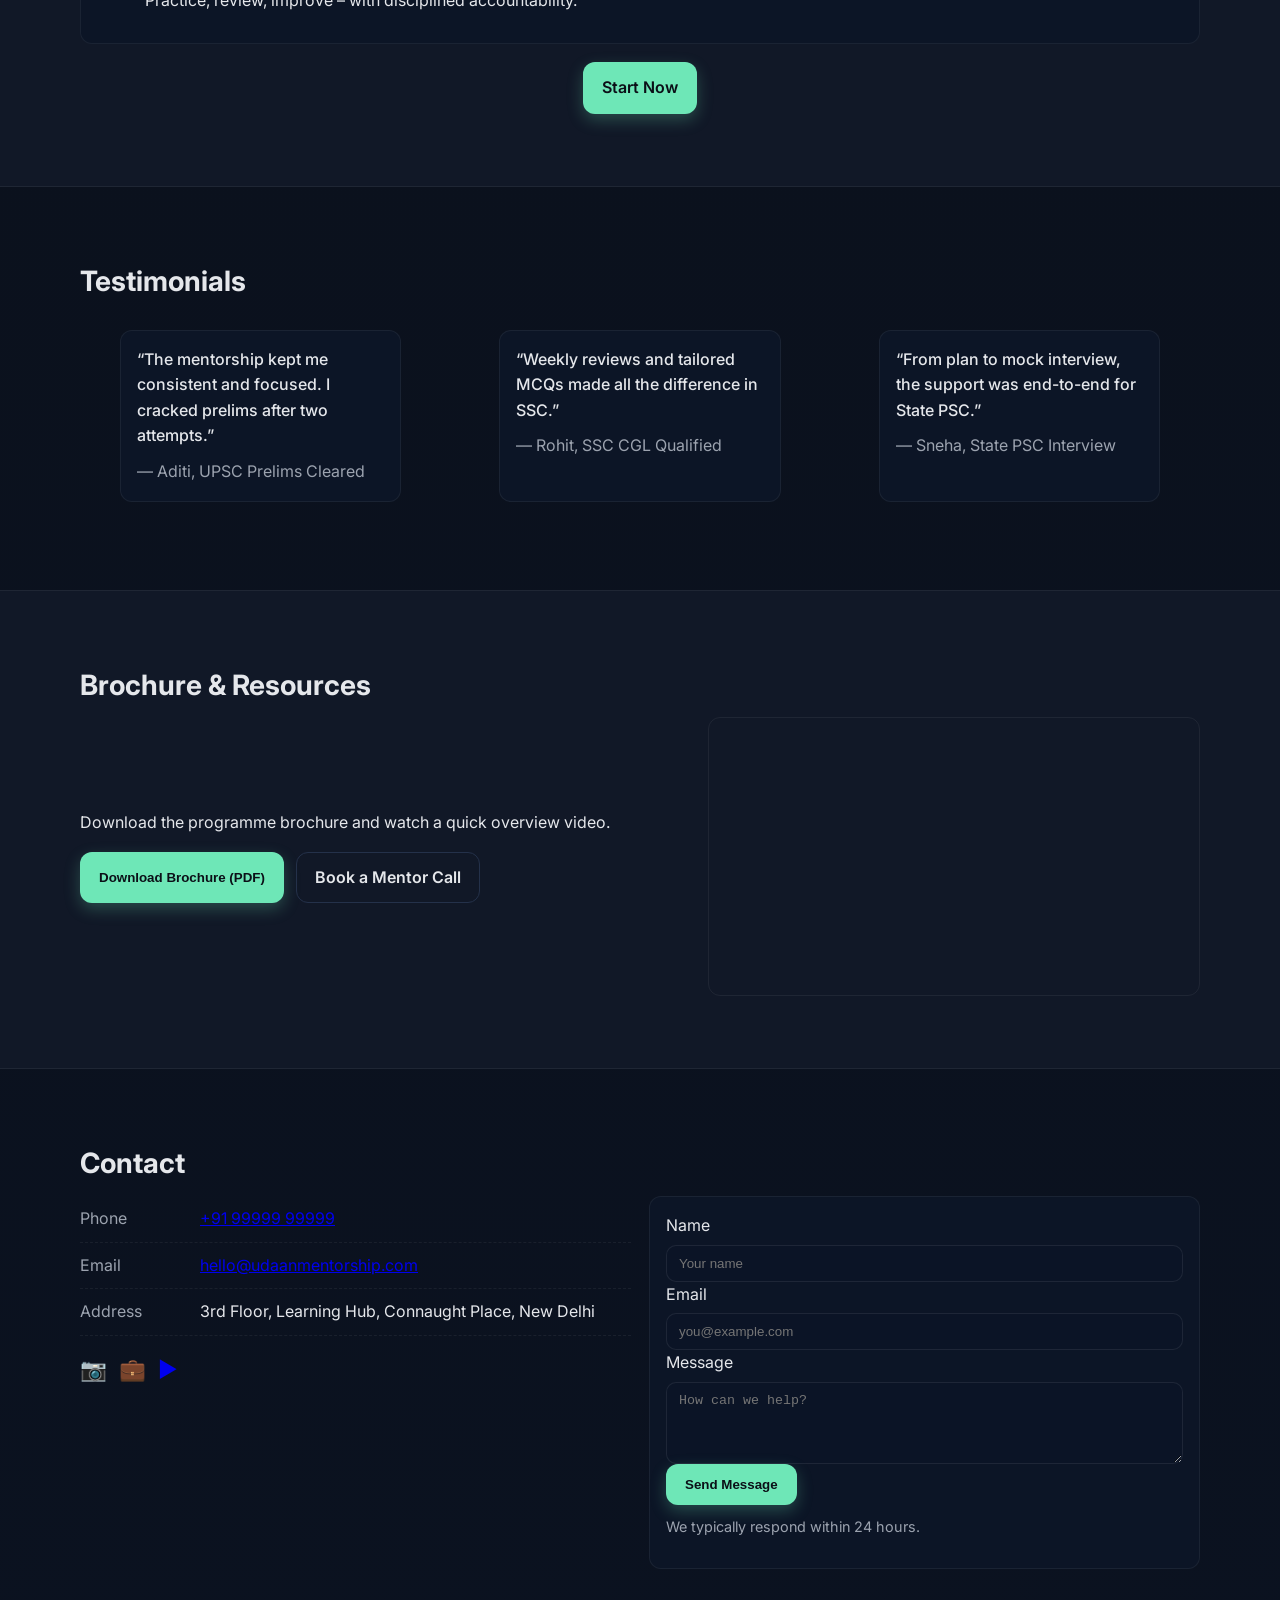
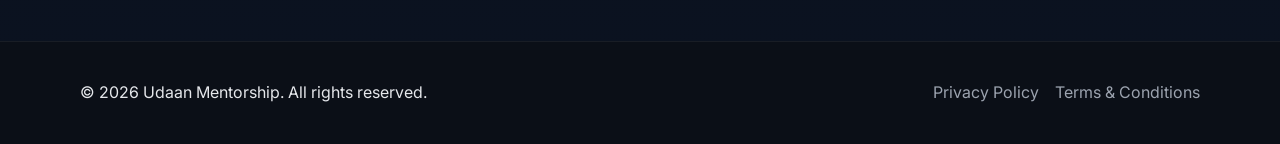
==== commit 40a16b91: "Create landing page for Udaan Mentorship with HTML, CSS, and JS Co-authored-by: sajalsingh94 <sajals" ====
--- a/index.html
+++ b/index.html
@@ -3,311 +3,390 @@
   <head>
     <meta charset="utf-8" />
     <meta name="viewport" content="width=device-width, initial-scale=1" />
-    <title>The Coach Programme 2026 – Multi-Exam Mentorship</title>
-    <meta name="description" content="Mentorship, not just coaching – personalized guidance for UPSC, SSC, Banking, CAT, State PSCs and more. Book a mentor call and start your journey." />
+    <title>Udaan Mentorship – Multi-Exam Mentorship Programme</title>
+    <meta
+      name="description"
+      content="Udaan Mentorship: Personalized, mentor-led guidance for UPSC, SSC, Banking, CAT, State PSCs, and more. Discipline, strategy, and continuous evaluation."
+    />
+    <meta property="og:title" content="Udaan Mentorship – Mentor-led Exam Prep" />
+    <meta
+      property="og:description"
+      content="Mentorship, not just coaching – for every aspirant. Personalized plans for UPSC, SSC, Banking, CAT, State PSCs, and more."
+    />
+    <meta property="og:type" content="website" />
+    <meta property="og:url" content="https://example.com/udaan" />
+    <meta property="og:image" content="https://images.unsplash.com/photo-1529336953121-4a122b034d0a?q=80&w=1600&auto=format&fit=crop" />
     <link rel="preconnect" href="https://fonts.googleapis.com" />
     <link rel="preconnect" href="https://fonts.gstatic.com" crossorigin />
-    <link href="https://fonts.googleapis.com/css2?family=Inter:wght@300;400;500;600;700;800&display=swap" rel="stylesheet" />
-    <link rel="stylesheet" href="styles.css" />
-    <link rel="icon" href="data:image/svg+xml,%3Csvg xmlns='http://www.w3.org/2000/svg' viewBox='0 0 100 100'%3E%3Ccircle cx='50' cy='50' r='48' fill='%230a5'%3E%3C/circle%3E%3Ctext x='50' y='58' font-size='48' text-anchor='middle' fill='white' font-family='Arial'%3EC%3C/text%3E%3C/svg%3E" />
+    <link
+      href="https://fonts.googleapis.com/css2?family=Inter:wght@300;400;500;600;700;800&display=swap"
+      rel="stylesheet"
+    />
+    <link rel="stylesheet" href="/styles.css" />
+    <link rel="icon" href="data:image/svg+xml,<svg xmlns='http://www.w3.org/2000/svg' viewBox='0 0 100 100'><text y='0.9em' font-size='90'>🕊️</text></svg>" />
+
+    <script type="application/ld+json">
+      {
+        "@context": "https://schema.org",
+        "@type": "Organization",
+        "name": "Udaan Mentorship",
+        "url": "https://example.com/udaan",
+        "logo": "https://images.unsplash.com/photo-1529336953121-4a122b034d0a?q=80&w=800&auto=format&fit=crop",
+        "sameAs": [
+          "https://www.youtube.com/",
+          "https://www.linkedin.com/",
+          "https://www.instagram.com/"
+        ]
+      }
+    </script>
   </head>
   <body>
-    <!-- Header / Navigation -->
-    <header class="site-header" id="top">
+    <header class="site-header">
       <div class="container header-inner">
-        <a href="#top" class="brand" aria-label="The Coach home">
-          <span class="brand-mark" aria-hidden="true">🎯</span>
-          <span class="brand-text">The Coach</span>
+        <a href="#top" class="logo" aria-label="Udaan Mentorship Home">
+          <span class="logo-mark">🕊️</span>
+          <span class="logo-text">Udaan Mentorship</span>
         </a>
         <nav class="nav" aria-label="Primary">
-          <button class="nav-toggle" aria-expanded="false" aria-controls="nav-menu">☰</button>
-          <ul id="nav-menu" class="nav-list">
+          <button class="nav-toggle" aria-expanded="false" aria-controls="navMenu">☰</button>
+          <ul id="navMenu" class="nav-list">
             <li><a href="#why">Why</a></li>
-            <li><a href="#overview">Programme</a></li>
+            <li><a href="#overview">Overview</a></li>
             <li><a href="#features">Features</a></li>
             <li><a href="#differentiators">Differentiators</a></li>
-            <li><a href="#how">How it works</a></li>
+            <li><a href="#process">How It Works</a></li>
             <li><a href="#testimonials">Testimonials</a></li>
             <li><a href="#resources">Resources</a></li>
             <li><a href="#contact">Contact</a></li>
           </ul>
         </nav>
-        <a class="btn btn-primary header-cta" href="#enroll">Book a Mentor Call</a>
+        <div class="header-cta">
+          <a href="#" class="btn btn-primary" data-open="modal-book">Book a Mentor Call</a>
+        </div>
       </div>
     </header>
 
-    <!-- Hero -->
-    <section class="hero" aria-label="Hero">
-      <div class="hero-bg" aria-hidden="true"></div>
-      <div class="container hero-inner">
-        <div class="hero-content">
-          <h1 class="title">The Coach Programme 2026</h1>
-          <p class="tagline">Mentorship, not just coaching – for every aspirant</p>
-          <p class="subheading">Personalized, mentor-led preparation adaptable to UPSC, SSC, Banking, CAT, State PSCs, and more.</p>
-          <div class="hero-ctas">
-            <a class="btn btn-primary btn-lg" href="#enroll">Book a Mentor Call</a>
-            <a class="btn btn-ghost btn-lg" href="#how">Get Started</a>
-          </div>
-          <div class="exam-badges" aria-label="Supported exams">
-            <span class="badge">UPSC</span>
-            <span class="badge">SSC</span>
-            <span class="badge">Banking</span>
-            <span class="badge">CAT</span>
-            <span class="badge">State PSCs</span>
-            <span class="badge">and more</span>
-          </div>
-        </div>
+    <main id="top">
+      <section class="hero">
+        <div class="hero-bg" aria-hidden="true"></div>
+        <div class="container hero-inner">
+          <div class="hero-copy">
+            <h1 class="title">Udaan Mentorship</h1>
+            <p class="tagline">Mentorship, not just coaching – for every aspirant</p>
+            <p class="subheading">
+              Personalized, mentor-led preparation adaptable for UPSC, SSC, Banking, CAT, State PSCs, and more. Build strategy, consistency, and confidence.
+            </p>
+            <div class="cta-group">
+              <a href="#" class="btn btn-primary btn-lg" data-open="modal-book">Get Started</a>
+              <a href="#overview" class="btn btn-ghost btn-lg">Explore Programme</a>
+            </div>
+            <div class="hero-badges">
+              <span>One-to-One Mentorship</span>
+              <span>Adaptive to Multiple Exams</span>
+              <span>Structured Accountability</span>
+            </div>
+          </div>
+          <div class="hero-visual" aria-hidden="true">
+            <img
+              src="https://images.unsplash.com/photo-1513258496099-48168024aec0?q=80&w=1600&auto=format&fit=crop"
+              alt="Focused student with mentor guidance"
+              loading="eager"
+            />
+          </div>
+        </div>
+      </section>
+
+      <section id="why" class="section section-alt">
+        <div class="container">
+          <h2 class="section-title">Why Students Struggle</h2>
+          <p class="section-lead">Common pain points across competitive exams</p>
+          <div class="grid grid-3">
+            <div class="card">
+              <div class="icon">🎯</div>
+              <h3>Lack of direction & strategy</h3>
+              <p>Unclear plans and misaligned efforts waste precious time.</p>
+            </div>
+            <div class="card">
+              <div class="icon">🌊</div>
+              <h3>Information overload</h3>
+              <p>Too many resources; not enough curation and prioritization.</p>
+            </div>
+            <div class="card">
+              <div class="icon">✍️</div>
+              <h3>Weak practice skills</h3>
+              <p>Answer-writing, MCQs, and essays lack feedback-driven improvement.</p>
+            </div>
+            <div class="card">
+              <div class="icon">⏳</div>
+              <h3>Poor consistency</h3>
+              <p>Discipline fades without structure, accountability, and motivation.</p>
+            </div>
+            <div class="card">
+              <div class="icon">🧭</div>
+              <h3>No mentorship</h3>
+              <p>Without guided feedback loops, progress stalls or plateaus.</p>
+            </div>
+          </div>
+        </div>
+      </section>
+
+      <section id="overview" class="section">
+        <div class="container">
+          <h2 class="section-title">Programme Overview</h2>
+          <div class="content-split">
+            <div>
+              <p>
+                Udaan is a mentor-led preparation programme that adapts to your chosen exam – UPSC, SSC, Banking, CAT, State PSCs, and more. Every student receives a
+                personalized roadmap based on strengths, weaknesses, timeline, and exam stage.
+              </p>
+              <ul class="checklist">
+                <li>One-to-one sessions focused on clarity and execution</li>
+                <li>Personalized study plans with diagnostics and trackers</li>
+                <li>Continuous evaluation via MCQs, descriptive answers, essays</li>
+                <li>Motivational check-ins and structured accountability</li>
+              </ul>
+            </div>
+            <div class="overview-visual">
+              <img
+                src="https://images.unsplash.com/photo-1523246191815-61f30870d8f5?q=80&w=1600&auto=format&fit=crop"
+                alt="Mentor discussing personalized study plan with student"
+                loading="lazy"
+              />
+            </div>
+          </div>
+        </div>
+      </section>
+
+      <section id="features" class="section section-alt">
+        <div class="container">
+          <h2 class="section-title">Key Highlights</h2>
+          <div class="grid grid-3">
+            <div class="card">
+              <div class="icon">🧑‍🏫</div>
+              <h3>One-to-one mentorship</h3>
+              <p>Dedicated mentor sessions to align goals, plans, and execution.</p>
+            </div>
+            <div class="card">
+              <div class="icon">🧭</div>
+              <h3>Personalized study plans</h3>
+              <p>Diagnostics-driven plans tailored to your exam and schedule.</p>
+            </div>
+            <div class="card">
+              <div class="icon">📝</div>
+              <h3>Regular practice</h3>
+              <p>MCQs, answer writing, essays, mocks – exam-specific and iterative.</p>
+            </div>
+            <div class="card">
+              <div class="icon">❓</div>
+              <h3>Doubt-solving</h3>
+              <p>Quick resolutions, feedback loops, and motivational check-ins.</p>
+            </div>
+            <div class="card">
+              <div class="icon">🏆</div>
+              <h3>Structured assessments</h3>
+              <p>Periodic tests with detailed reviews to ensure progress.</p>
+            </div>
+            <div class="card">
+              <div class="icon">🎤</div>
+              <h3>Workshops</h3>
+              <p>Essay, CSAT, mock interviews, and more to build confidence.</p>
+            </div>
+          </div>
+        </div>
+      </section>
+
+      <section id="differentiators" class="section">
+        <div class="container">
+          <h2 class="section-title">What Sets Us Apart</h2>
+          <div class="grid grid-3">
+            <div class="card">
+              <h3>Personalized mentorship</h3>
+              <p>Unlike generic coaching, every plan, session, and review is tailored for you.</p>
+            </div>
+            <div class="card">
+              <h3>Discipline + motivation</h3>
+              <p>We build habits and accountability alongside academic mastery.</p>
+            </div>
+            <div class="card">
+              <h3>Multi-exam adaptability</h3>
+              <p>UPSC, SSC, Banking, CAT, State PSCs, and beyond – we adapt as you evolve.</p>
+            </div>
+          </div>
+        </div>
+      </section>
+
+      <section id="process" class="section section-alt">
+        <div class="container">
+          <h2 class="section-title">How It Works</h2>
+          <ol class="steps">
+            <li>
+              <span class="step-badge">1</span>
+              <div>
+                <h3>Fill registration form</h3>
+                <p>Share your exam, stage, and availability. Takes 2–3 minutes.</p>
+              </div>
+            </li>
+            <li>
+              <span class="step-badge">2</span>
+              <div>
+                <h3>Mentor call scheduled</h3>
+                <p>We understand your goals, constraints, and learning style.</p>
+              </div>
+            </li>
+            <li>
+              <span class="step-badge">3</span>
+              <div>
+                <h3>Receive personalized plan</h3>
+                <p>Get a clear roadmap with weekly targets and check-ins.</p>
+              </div>
+            </li>
+            <li>
+              <span class="step-badge">4</span>
+              <div>
+                <h3>Begin mentorship journey</h3>
+                <p>Practice, review, improve – with disciplined accountability.</p>
+              </div>
+            </li>
+          </ol>
+          <div class="center">
+            <a href="#" class="btn btn-primary" data-open="modal-book">Start Now</a>
+          </div>
+        </div>
+      </section>
+
+      <section id="testimonials" class="section">
+        <div class="container">
+          <h2 class="section-title">Testimonials</h2>
+          <div class="testimonials">
+            <figure class="testimonial">
+              <blockquote>
+                “The mentorship kept me consistent and focused. I cracked prelims after two attempts.”
+              </blockquote>
+              <figcaption>— Aditi, UPSC Prelims Cleared</figcaption>
+            </figure>
+            <figure class="testimonial">
+              <blockquote>
+                “Weekly reviews and tailored MCQs made all the difference in SSC.”
+              </blockquote>
+              <figcaption>— Rohit, SSC CGL Qualified</figcaption>
+            </figure>
+            <figure class="testimonial">
+              <blockquote>
+                “From plan to mock interview, the support was end-to-end for State PSC.”
+              </blockquote>
+              <figcaption>— Sneha, State PSC Interview</figcaption>
+            </figure>
+          </div>
+        </div>
+      </section>
+
+      <section id="resources" class="section section-alt">
+        <div class="container">
+          <h2 class="section-title">Brochure & Resources</h2>
+          <div class="content-split">
+            <div>
+              <p>Download the programme brochure and watch a quick overview video.</p>
+              <div class="cta-group">
+                <button class="btn btn-primary" id="downloadBrochure">Download Brochure (PDF)</button>
+                <a href="#" class="btn btn-ghost" data-open="modal-book">Book a Mentor Call</a>
+              </div>
+            </div>
+            <div class="video-embed">
+              <div class="video-wrapper">
+                <iframe
+                  src="https://www.youtube.com/embed/dQw4w9WgXcQ"
+                  title="Udaan Mentorship Overview"
+                  frameborder="0"
+                  allow="accelerometer; autoplay; clipboard-write; encrypted-media; gyroscope; picture-in-picture"
+                  allowfullscreen
+                  loading="lazy"
+                ></iframe>
+              </div>
+            </div>
+          </div>
+        </div>
+      </section>
+
+      <section id="contact" class="section">
+        <div class="container">
+          <h2 class="section-title">Contact</h2>
+          <div class="grid grid-2">
+            <div>
+              <ul class="contact-list">
+                <li>
+                  <span class="contact-label">Phone</span>
+                  <a href="tel:+919999999999">+91 99999 99999</a>
+                </li>
+                <li>
+                  <span class="contact-label">Email</span>
+                  <a href="mailto:hello@udaanmentorship.com">hello@udaanmentorship.com</a>
+                </li>
+                <li>
+                  <span class="contact-label">Address</span>
+                  <span>3rd Floor, Learning Hub, Connaught Place, New Delhi</span>
+                </li>
+              </ul>
+              <div class="social">
+                <a href="https://www.instagram.com/" target="_blank" rel="noreferrer noopener" aria-label="Instagram">📷</a>
+                <a href="https://www.linkedin.com/" target="_blank" rel="noreferrer noopener" aria-label="LinkedIn">💼</a>
+                <a href="https://www.youtube.com/" target="_blank" rel="noreferrer noopener" aria-label="YouTube">▶️</a>
+              </div>
+            </div>
+            <form class="contact-form" id="contactForm" novalidate>
+              <div class="form-row">
+                <label for="cfName">Name</label>
+                <input id="cfName" name="name" type="text" placeholder="Your name" required />
+              </div>
+              <div class="form-row">
+                <label for="cfEmail">Email</label>
+                <input id="cfEmail" name="email" type="email" placeholder="you@example.com" required />
+              </div>
+              <div class="form-row">
+                <label for="cfMessage">Message</label>
+                <textarea id="cfMessage" name="message" rows="4" placeholder="How can we help?" required></textarea>
+              </div>
+              <button type="submit" class="btn btn-primary">Send Message</button>
+              <p class="form-note">We typically respond within 24 hours.</p>
+            </form>
+          </div>
+        </div>
+      </section>
+    </main>
+
+    <footer class="site-footer">
+      <div class="container footer-inner">
+        <p>© <span id="year"></span> Udaan Mentorship. All rights reserved.</p>
+        <nav class="footer-links" aria-label="Legal">
+          <a href="#" data-open="modal-privacy">Privacy Policy</a>
+          <a href="#" data-open="modal-terms">Terms & Conditions</a>
+        </nav>
       </div>
-    </section>
-
-    <!-- Why Students Struggle -->
-    <section id="why" class="section section-alt">
-      <div class="container">
-        <div class="section-head">
-          <h2>Why students struggle</h2>
-          <p>Common pitfalls across competitive exams</p>
-        </div>
-        <div class="grid grid-3">
-          <div class="card icon-card">
-            <div class="icon">🧭</div>
-            <h3>Lack of direction & strategy</h3>
-            <p>Scattered efforts without a clear, outcome-driven plan.</p>
-          </div>
-          <div class="card icon-card">
-            <div class="icon">🌊</div>
-            <h3>Information overload</h3>
-            <p>Too many sources, not enough clarity on what truly matters.</p>
-          </div>
-          <div class="card icon-card">
-            <div class="icon">✍️</div>
-            <h3>Weak practice skills</h3>
-            <p>Insufficient answer-writing, MCQ drills, or essay practice.</p>
-          </div>
-          <div class="card icon-card">
-            <div class="icon">⏱️</div>
-            <h3>Poor consistency</h3>
-            <p>Lapses in discipline and routine derail long-term prep.</p>
-          </div>
-          <div class="card icon-card">
-            <div class="icon">🧑‍🏫</div>
-            <h3>No structured mentorship</h3>
-            <p>Little feedback or guidance to iterate and improve.</p>
-          </div>
-        </div>
-      </div>
-    </section>
-
-    <!-- Programme Overview -->
-    <section id="overview" class="section">
-      <div class="container">
-        <div class="section-head">
-          <h2>Programme overview</h2>
-          <p>Mentor-led preparation that adapts to your exam</p>
-        </div>
-        <div class="grid grid-2 overview-grid">
-          <div>
-            <p>Every aspirant gets a dedicated mentor who maps your strengths and weaknesses, aligns your study plan with the exam you are targeting, and ensures continuous improvement through feedback and evaluation.</p>
-            <ul class="checklist">
-              <li>Personalized roadmap and weekly targets</li>
-              <li>Diagnostics to identify gaps and fix them fast</li>
-              <li>Continuous evaluation: MCQs, answers, essays</li>
-              <li>Confidence building through iterative practice</li>
-            </ul>
-          </div>
-          <div class="showcase-card">
-            <div class="showcase-media" aria-hidden="true"></div>
-            <div class="showcase-caption">One-to-one mentorship. Structured. Accountable.</div>
-          </div>
-        </div>
-      </div>
-    </section>
-
-    <!-- Key Highlights / Features -->
-    <section id="features" class="section section-alt">
-      <div class="container">
-        <div class="section-head">
-          <h2>Key highlights</h2>
-          <p>Everything you need to move from uncertainty to results</p>
-        </div>
-        <div class="grid grid-3">
-          <div class="card feature-card">
-            <h3>1:1 mentorship sessions</h3>
-            <p>Regular one-to-one check-ins to steer your prep and keep you accountable.</p>
-          </div>
-          <div class="card feature-card">
-            <h3>Personalized study plans</h3>
-            <p>Roadmaps aligned with your exam, pace, and foundational gaps.</p>
-          </div>
-          <div class="card feature-card">
-            <h3>Rigorous practice</h3>
-            <p>MCQs, descriptive answers, and essays based on exam patterns.</p>
-          </div>
-          <div class="card feature-card">
-            <h3>Doubt-solving + motivation</h3>
-            <p>Timely answers, nudges, and structure to maintain consistency.</p>
-          </div>
-          <div class="card feature-card">
-            <h3>Structured assessments</h3>
-            <p>Periodic tests with feedback to accelerate growth.</p>
-          </div>
-          <div class="card feature-card">
-            <h3>Workshops</h3>
-            <p>Essay, CSAT, mock interviews, and more to sharpen your edge.</p>
-          </div>
-        </div>
-      </div>
-    </section>
-
-    <!-- Differentiators -->
-    <section id="differentiators" class="section">
-      <div class="container">
-        <div class="section-head">
-          <h2>What sets us apart</h2>
-          <p>Personalized mentorship. Discipline. Multi-exam adaptability.</p>
-        </div>
-        <div class="grid grid-3">
-          <div class="card diff-card">
-            <h3>Personal over generic</h3>
-            <p>Unlike large-batch coaching, our approach is tailored to you.</p>
-          </div>
-          <div class="card diff-card">
-            <h3>Discipline + motivation</h3>
-            <p>Systems and support to help you show up every day.</p>
-          </div>
-          <div class="card diff-card">
-            <h3>Multi-exam ready</h3>
-            <p>UPSC, SSC, Banking, CAT, State PSCs – your mentor adapts your plan.</p>
-          </div>
-        </div>
-      </div>
-    </section>
-
-    <!-- How It Works -->
-    <section id="how" class="section section-alt">
-      <div class="container">
-        <div class="section-head">
-          <h2>How it works</h2>
-          <p>Simple steps to start your mentorship journey</p>
-        </div>
-        <ol class="steps">
-          <li>
-            <span class="step-num">1</span>
-            <div>
-              <h3>Fill registration form</h3>
-              <p>Tell us about your exam, timeline, and current level.</p>
-            </div>
-          </li>
-          <li>
-            <span class="step-num">2</span>
-            <div>
-              <h3>Mentor call scheduled</h3>
-              <p>Discuss goals, constraints, and finalize the approach.</p>
-            </div>
-          </li>
-          <li>
-            <span class="step-num">3</span>
-            <div>
-              <h3>Receive personalized plan</h3>
-              <p>Get your roadmap with weekly targets and resources.</p>
-            </div>
-          </li>
-          <li>
-            <span class="step-num">4</span>
-            <div>
-              <h3>Begin mentorship</h3>
-              <p>Start structured prep with regular check-ins and feedback.</p>
-            </div>
-          </li>
-        </ol>
-      </div>
-    </section>
-
-    <!-- Testimonials -->
-    <section id="testimonials" class="section">
-      <div class="container">
-        <div class="section-head">
-          <h2>Success stories</h2>
-          <p>Across UPSC, SSC, Banking, CAT, State PSCs, and more</p>
-        </div>
-        <div class="grid grid-3">
-          <figure class="card testimonial">
-            <blockquote>
-              “My mentor rebuilt my preparation from the ground up. The weekly targets and essay workshops made all the difference.”
-            </blockquote>
-            <figcaption>— Aditi, UPSC Prelims + Mains</figcaption>
-          </figure>
-          <figure class="card testimonial">
-            <blockquote>
-              “I finally had clarity on what to read and what to skip. Consistency improved with accountability calls.”
-            </blockquote>
-            <figcaption>— Rahul, SSC CGL</figcaption>
-          </figure>
-          <figure class="card testimonial">
-            <blockquote>
-              “Personalized plan + mock interviews helped me crack the final stage.”
-            </blockquote>
-            <figcaption>— Neha, State PSC</figcaption>
-          </figure>
-        </div>
-        <div class="video-wrap">
-          <div class="responsive-iframe">
-            <iframe src="https://www.youtube.com/embed/dQw4w9WgXcQ" title="Student success story" frameborder="0" allow="accelerometer; autoplay; clipboard-write; encrypted-media; gyroscope; picture-in-picture; web-share" allowfullscreen></iframe>
-          </div>
-        </div>
-      </div>
-    </section>
-
-    <!-- Resources / Brochure -->
-    <section id="resources" class="section section-alt">
-      <div class="container">
-        <div class="section-head">
-          <h2>Brochure & resources</h2>
-          <p>Deep-dive into the curriculum and mentorship model</p>
-        </div>
-        <div class="grid grid-2">
-          <div class="card resource-card">
-            <h3>Programme brochure</h3>
-            <p>Everything about the mentorship structure, evaluation system, and workshops.</p>
-            <a class="btn btn-primary" href="brochure.html" target="_blank" rel="noopener">Download Brochure</a>
-          </div>
-          <div class="card resource-card">
-            <h3>Info video</h3>
-            <p>A quick overview of how The Coach Programme accelerates your preparation.</p>
-            <div class="responsive-iframe small">
-              <iframe src="https://www.youtube.com/embed/5qap5aO4i9A" title="Programme overview video" frameborder="0" allow="accelerometer; autoplay; clipboard-write; encrypted-media; gyroscope; picture-in-picture; web-share" allowfullscreen></iframe>
-            </div>
-          </div>
-        </div>
-      </div>
-    </section>
-
-    <!-- Enrollment Form -->
-    <section id="enroll" class="section enroll">
-      <div class="container">
-        <div class="section-head">
-          <h2>Book a mentor call</h2>
-          <p>Share a few details and we’ll reach out to schedule your call</p>
-        </div>
-        <form id="enroll-form" class="card form">
-          <div class="form-row">
-            <div class="form-field">
-              <label for="name">Full name</label>
-              <input type="text" id="name" name="name" placeholder="Your name" required />
-            </div>
-            <div class="form-field">
+    </footer>
+
+    <!-- Booking Modal -->
+    <div class="modal" id="modal-book" aria-hidden="true" role="dialog" aria-labelledby="bookTitle">
+      <div class="modal-backdrop" data-close></div>
+      <div class="modal-content">
+        <button class="modal-close" aria-label="Close" data-close>×</button>
+        <h3 id="bookTitle">Book a Mentor Call</h3>
+        <form id="bookingForm" class="form" novalidate>
+          <div class="form-grid">
+            <div class="form-row">
+              <label for="name">Full Name</label>
+              <input id="name" name="name" type="text" placeholder="Your name" required />
+            </div>
+            <div class="form-row">
               <label for="email">Email</label>
-              <input type="email" id="email" name="email" placeholder="you@example.com" required />
-            </div>
-          </div>
-          <div class="form-row">
-            <div class="form-field">
+              <input id="email" name="email" type="email" placeholder="you@example.com" required />
+            </div>
+            <div class="form-row">
               <label for="phone">Phone</label>
-              <input type="tel" id="phone" name="phone" placeholder="+91-XXXXXXXXXX" required />
-            </div>
-            <div class="form-field">
-              <label for="exam">Target exam</label>
+              <input id="phone" name="phone" type="tel" placeholder="e.g., +91 98765 43210" required />
+            </div>
+            <div class="form-row">
+              <label for="exam">Exam</label>
               <select id="exam" name="exam" required>
-                <option value="" disabled selected>Select exam</option>
+                <option value="">Select</option>
                 <option>UPSC</option>
                 <option>SSC</option>
                 <option>Banking</option>
@@ -316,88 +395,75 @@
                 <option>Other</option>
               </select>
             </div>
-          </div>
-          <div class="form-row">
-            <div class="form-field">
-              <label for="timeline">Preferred start</label>
-              <input type="month" id="timeline" name="timeline" />
-            </div>
-            <div class="form-field">
-              <label for="message">Notes (optional)</label>
-              <input type="text" id="message" name="message" placeholder="Any specific goals or constraints" />
-            </div>
-          </div>
-          <div class="form-actions">
-            <button type="submit" class="btn btn-primary btn-lg">Request Call</button>
-            <p class="form-note">We usually respond within 24 hours.</p>
-          </div>
-          <div class="form-success" role="status" aria-live="polite" hidden>
-            Thank you! Your request has been received. We’ll contact you shortly.
-          </div>
+            <div class="form-row">
+              <label for="timeline">Target Timeline</label>
+              <select id="timeline" name="timeline" required>
+                <option value="">Select</option>
+                <option>0–3 months</option>
+                <option>3–6 months</option>
+                <option>6–12 months</option>
+                <option>12+ months</option>
+              </select>
+            </div>
+            <div class="form-row">
+              <label for="availability">Preferred Call Time</label>
+              <input id="availability" name="availability" type="text" placeholder="Weekday evenings, weekends, etc." />
+            </div>
+            <div class="form-row form-row-full">
+              <label for="notes">Current Stage / Challenges</label>
+              <textarea id="notes" name="notes" rows="3" placeholder="Share your background or blockers"></textarea>
+            </div>
+          </div>
+          <button type="submit" class="btn btn-primary btn-block">Request Call</button>
+          <p class="form-note">We’ll reach out within 24 hours to schedule your call.</p>
         </form>
-      </div>
-    </section>
-
-    <!-- Contact / Footer -->
-    <footer id="contact" class="site-footer">
-      <div class="container footer-grid">
-        <div>
-          <div class="brand brand-footer">
-            <span class="brand-mark" aria-hidden="true">🎯</span>
-            <span class="brand-text">The Coach</span>
-          </div>
-          <p>Mentorship that adapts to your exam and your journey.</p>
-          <div class="socials">
-            <a href="#" aria-label="Twitter" class="social">𝕏</a>
-            <a href="#" aria-label="LinkedIn" class="social">in</a>
-            <a href="#" aria-label="YouTube" class="social">▶</a>
-          </div>
-        </div>
-        <div>
-          <h4>Contact</h4>
-          <ul class="contact-list">
-            <li>📞 +91-90000-00000</li>
-            <li>✉️ mentor@thecoach.in</li>
-            <li>🏢 21 Knowledge Park, New Delhi</li>
-          </ul>
-        </div>
-        <div>
-          <h4>Legal</h4>
-          <ul class="legal-list">
-            <li><a href="#" data-open-modal="privacy">Privacy Policy</a></li>
-            <li><a href="#" data-open-modal="terms">Terms & Conditions</a></li>
-          </ul>
-        </div>
-        <div class="footer-cta">
-          <a class="btn btn-primary" href="#enroll">Book a Mentor Call</a>
-        </div>
-      </div>
-      <div class="container footer-bottom">
-        <small>© <span id="year"></span> The Coach Programme. All rights reserved.</small>
-      </div>
-    </footer>
-
-    <!-- Modals for Privacy & Terms (single-page) -->
-    <div class="modal" id="privacy" aria-hidden="true" role="dialog" aria-modal="true" aria-labelledby="privacy-title">
-      <div class="modal-content" role="document">
-        <button class="modal-close" data-close-modal aria-label="Close">×</button>
-        <h3 id="privacy-title">Privacy Policy</h3>
-        <p>Your information is used solely to schedule mentorship and share programme updates. We do not sell your data. You can request deletion anytime by emailing <a href="mailto:mentor@thecoach.in">mentor@thecoach.in</a>.</p>
+        <div class="success hidden" id="bookingSuccess">
+          <h4>Request received!</h4>
+          <p>Thank you for reaching out. A mentor will contact you shortly.</p>
+        </div>
       </div>
     </div>
-    <div class="modal" id="terms" aria-hidden="true" role="dialog" aria-modal="true" aria-labelledby="terms-title">
-      <div class="modal-content" role="document">
-        <button class="modal-close" data-close-modal aria-label="Close">×</button>
-        <h3 id="terms-title">Terms & Conditions</h3>
-        <p>Mentorship services include planning, evaluation, and guidance. Outcomes vary by individual effort. Refunds, if any, are governed by programme-specific policies communicated during enrollment.</p>
+
+    <!-- Privacy Modal -->
+    <div class="modal" id="modal-privacy" aria-hidden="true" role="dialog" aria-labelledby="privacyTitle">
+      <div class="modal-backdrop" data-close></div>
+      <div class="modal-content modal-content-wide">
+        <button class="modal-close" aria-label="Close" data-close>×</button>
+        <h3 id="privacyTitle">Privacy Policy</h3>
+        <div class="modal-scroll">
+          <p>
+            We respect your privacy. Your personal information is used only to provide and improve the mentorship service and will not be shared with third parties without consent.
+          </p>
+          <ul>
+            <li>Data collected: name, contact details, exam preferences</li>
+            <li>Usage: scheduling, personalization, communication</li>
+            <li>Retention: for the duration of service and as required by law</li>
+          </ul>
+        </div>
       </div>
     </div>
 
-    <script src="script.js"></script>
+    <!-- Terms Modal -->
+    <div class="modal" id="modal-terms" aria-hidden="true" role="dialog" aria-labelledby="termsTitle">
+      <div class="modal-backdrop" data-close></div>
+      <div class="modal-content modal-content-wide">
+        <button class="modal-close" aria-label="Close" data-close>×</button>
+        <h3 id="termsTitle">Terms & Conditions</h3>
+        <div class="modal-scroll">
+          <p>
+            Udaan Mentorship provides guidance and resources to support your exam preparation. Outcomes depend on individual effort and adherence to plans.
+          </p>
+          <ul>
+            <li>Fees and schedules will be shared during the mentor call</li>
+            <li>Rescheduling policy applies for missed sessions</li>
+            <li>No guarantees of selection; we commit to quality mentorship</li>
+          </ul>
+        </div>
+      </div>
+    </div>
+
+    <script src="https://cdn.jsdelivr.net/npm/jspdf@2.5.1/dist/jspdf.umd.min.js"></script>
+    <script src="/script.js" defer></script>
   </body>
-  <!-- Background artwork and images via CSS for performance & simplicity -->
-  
-  <!-- Decorative images credit: Unsplash -->
-  
-</html>
-
+  </html>
+
--- a/styles.css
+++ b/styles.css
@@ -1,170 +1,182 @@
-/*
-  The Coach Programme 2026 – Styles
-  Minimalist, aspirational, conversion-focused
-*/
-
 :root {
-  --bg: #0b0d0f;
-  --surface: #111418;
-  --elev: #151922;
-  --text: #e8eef5;
-  --muted: #b7c2cf;
-  --primary: #00c27a;
-  --primary-600: #00a367;
-  --accent: #4ea8ff;
-  --danger: #ff6b6b;
-  --ring: rgba(0, 194, 122, 0.35);
-  --shadow: 0 10px 30px rgba(0,0,0,0.4);
-  --radius: 14px;
-  --radius-sm: 10px;
-  --maxw: 1160px;
+  --bg: #0b0f17;
+  --bg-alt: #111827;
+  --surface: #0f172a;
+  --text: #e5e7eb;
+  --muted: #9ca3af;
+  --primary: #6ee7b7;
+  --primary-700: #34d399;
+  --accent: #60a5fa;
+  --danger: #f87171;
+  --shadow: 0 10px 30px rgba(0, 0, 0, 0.4);
 }
 
 * { box-sizing: border-box; }
-html, body { height: 100%; }
+html { scroll-behavior: smooth; }
 body {
   margin: 0;
-  font-family: 'Inter', system-ui, -apple-system, Segoe UI, Roboto, Arial, sans-serif;
+  font-family: Inter, system-ui, -apple-system, Segoe UI, Roboto, Ubuntu, Cantarell, Noto Sans, Arial, "Apple Color Emoji", "Segoe UI Emoji";
+  background: linear-gradient(180deg, var(--bg) 0%, #0b1220 100%);
   color: var(--text);
-  background: radial-gradient(1200px 600px at 80% -10%, rgba(0, 194, 122, 0.09), transparent),
-              radial-gradient(800px 500px at 10% -20%, rgba(78, 168, 255, 0.07), transparent),
-              var(--bg);
   line-height: 1.6;
 }
 
 .container {
-  max-width: var(--maxw);
+  width: min(1120px, 92%);
   margin: 0 auto;
-  padding: 0 24px;
 }
 
-/* Header */
+.btn {
+  display: inline-flex;
+  align-items: center;
+  justify-content: center;
+  gap: 8px;
+  border: 1px solid transparent;
+  border-radius: 12px;
+  padding: 12px 18px;
+  color: #0b0f17;
+  background: var(--primary);
+  font-weight: 600;
+  text-decoration: none;
+  transition: transform 0.15s ease, box-shadow 0.15s ease, background 0.15s ease, border-color 0.15s ease;
+  box-shadow: 0 6px 16px rgba(110, 231, 183, 0.25);
+}
+
+.btn:hover { transform: translateY(-1px); background: var(--primary-700); }
+.btn:active { transform: translateY(0); }
+.btn-lg { padding: 14px 22px; font-size: 1.05rem; }
+.btn-ghost { background: transparent; color: var(--text); border-color: #24314a; box-shadow: none; }
+.btn-ghost:hover { background: #0e1625; }
+.btn-block { width: 100%; }
+
 .site-header {
   position: sticky;
   top: 0;
   z-index: 50;
-  background: rgba(11, 13, 15, 0.75);
-  backdrop-filter: blur(10px);
-  border-bottom: 1px solid rgba(255,255,255,0.06);
+  backdrop-filter: blur(12px);
+  background: rgba(11, 15, 23, 0.6);
+  border-bottom: 1px solid rgba(255, 255, 255, 0.06);
 }
-.header-inner {
-  display: flex;
-  align-items: center;
-  justify-content: space-between;
-  height: 64px;
-}
-.brand { display: inline-flex; align-items: center; gap: 8px; color: var(--text); text-decoration: none; font-weight: 700; }
-.brand-mark { font-size: 20px; }
-.brand-text { letter-spacing: 0.2px; }
+.header-inner { display: grid; grid-template-columns: auto 1fr auto; align-items: center; gap: 16px; padding: 12px 0; }
+.logo { display: inline-flex; align-items: center; gap: 10px; color: var(--text); text-decoration: none; font-weight: 700; }
+.logo-mark { font-size: 1.4rem; }
+.logo-text { letter-spacing: 0.2px; }
 
-.nav-toggle { display: none; background: transparent; border: 0; color: var(--text); font-size: 22px; }
-.nav-list { display: flex; gap: 18px; list-style: none; margin: 0; padding: 0; }
+.nav-toggle { display: none; background: transparent; color: var(--text); border: 0; font-size: 1.5rem; }
+.nav-list { list-style: none; display: flex; gap: 18px; margin: 0; padding: 0; }
 .nav-list a { color: var(--muted); text-decoration: none; font-weight: 500; }
 .nav-list a:hover { color: var(--text); }
-.header-cta { margin-left: 10px; }
 
-/* Buttons */
-.btn { display: inline-flex; align-items: center; justify-content: center; gap: 8px; border-radius: var(--radius-sm); padding: 10px 16px; text-decoration: none; font-weight: 600; letter-spacing: 0.2px; border: 1px solid transparent; cursor: pointer; }
-.btn:hover { transform: translateY(-1px); }
-.btn:active { transform: translateY(0); }
-.btn:focus { outline: 2px solid var(--ring); outline-offset: 2px; }
-.btn-primary { background: linear-gradient(180deg, var(--primary), var(--primary-600)); color: #06140f; box-shadow: 0 8px 24px rgba(0, 194, 122, 0.35); }
-.btn-ghost { background: transparent; border-color: rgba(255,255,255,0.16); color: var(--text); }
-.btn-lg { padding: 14px 22px; font-size: 16px; }
+.header-cta .btn { padding: 10px 14px; }
 
-/* Hero */
-.hero { position: relative; padding: 96px 0 64px; }
+.hero {
+  position: relative;
+  overflow: clip;
+}
 .hero-bg {
-  position: absolute; inset: 0; z-index: -1;
-  background: radial-gradient(900px 500px at 70% -10%, rgba(0, 194, 122, 0.18), transparent),
-              radial-gradient(700px 400px at 0% -20%, rgba(78, 168, 255, 0.12), transparent);
+  position: absolute; inset: 0;
+  background:
+    radial-gradient(900px 300px at 20% 10%, rgba(96, 165, 250, 0.18), transparent 60%),
+    radial-gradient(800px 300px at 90% 20%, rgba(110, 231, 183, 0.18), transparent 60%);
+  filter: saturate(120%);
 }
-.hero-inner { display: grid; grid-template-columns: 1.15fr; align-items: center; }
-.title { font-size: clamp(36px, 6vw, 56px); line-height: 1.08; margin: 0 0 12px; letter-spacing: -0.5px; }
-.tagline { font-size: clamp(18px, 2.8vw, 22px); color: var(--muted); margin: 0 0 12px; }
-.subheading { color: var(--muted); margin: 0 0 24px; }
-.hero-ctas { display: flex; gap: 12px; margin-bottom: 18px; flex-wrap: wrap; }
-.exam-badges { display: flex; gap: 8px; flex-wrap: wrap; }
-.badge { background: rgba(255,255,255,0.06); color: var(--text); padding: 6px 10px; border-radius: 999px; font-size: 12px; border: 1px solid rgba(255,255,255,0.1); }
+.hero-inner { position: relative; display: grid; grid-template-columns: 1.15fr 0.85fr; gap: 40px; align-items: center; padding: 72px 0; }
+.hero-copy .title { font-size: clamp(2rem, 4vw, 3rem); line-height: 1.15; margin: 0 0 10px; }
+.hero-copy .tagline { font-size: clamp(1.05rem, 2.4vw, 1.25rem); color: var(--accent); margin: 0 0 8px; font-weight: 600; }
+.hero-copy .subheading { color: var(--muted); margin: 0 0 20px; }
+.cta-group { display: flex; flex-wrap: wrap; gap: 12px; margin: 10px 0 16px; }
+.hero-badges { display: flex; flex-wrap: wrap; gap: 10px; color: var(--muted); font-size: 0.95rem; }
+.hero-badges span { padding: 6px 10px; border-radius: 10px; background: rgba(255,255,255,0.04); border: 1px solid rgba(255,255,255,0.06); }
+.hero-visual img { width: 100%; height: auto; border-radius: 16px; box-shadow: var(--shadow); border: 1px solid rgba(255,255,255,0.06); }
 
-/* Sections */
 .section { padding: 72px 0; }
-.section-alt { background: linear-gradient(180deg, rgba(255,255,255,0.02), rgba(255,255,255,0.00)); }
-.section-head { margin-bottom: 28px; }
-.section-head h2 { margin: 0 0 6px; font-size: clamp(26px, 4vw, 34px); }
-.section-head p { margin: 0; color: var(--muted); }
+.section-alt { background: var(--bg-alt); border-top: 1px solid rgba(255,255,255,0.06); border-bottom: 1px solid rgba(255,255,255,0.06); }
+.section-title { font-size: 1.75rem; margin: 0 0 10px; }
+.section-lead { margin: 0 0 24px; color: var(--muted); }
 
 .grid { display: grid; gap: 18px; }
 .grid-2 { grid-template-columns: repeat(2, minmax(0, 1fr)); }
 .grid-3 { grid-template-columns: repeat(3, minmax(0, 1fr)); }
 
-.card { background: var(--surface); border: 1px solid rgba(255,255,255,0.06); border-radius: var(--radius); padding: 18px; box-shadow: var(--shadow); }
-.icon-card .icon { font-size: 26px; }
-.feature-card h3, .diff-card h3 { margin-top: 6px; }
+.card {
+  background: #0c1526;
+  border: 1px solid rgba(255, 255, 255, 0.06);
+  border-radius: 14px;
+  padding: 18px;
+}
+.card .icon { font-size: 1.4rem; margin-bottom: 8px; }
+.card h3 { margin: 0 0 6px; }
+.card p { margin: 0; color: var(--muted); }
 
-.showcase-card { position: relative; overflow: hidden; }
-.showcase-media { height: 220px; border-radius: 12px; background: url('https://images.unsplash.com/photo-1513258496099-48168024aec0?q=80&w=1600&auto=format&fit=crop') center/cover no-repeat; filter: contrast(1.05) saturate(1.05) brightness(0.95); }
-.showcase-caption { color: var(--muted); margin-top: 10px; font-size: 14px; }
+.content-split { display: grid; grid-template-columns: 1.1fr 0.9fr; gap: 26px; align-items: center; }
+.overview-visual img { width: 100%; height: auto; border-radius: 12px; border: 1px solid rgba(255,255,255,0.06); }
 
-.steps { list-style: none; padding: 0; margin: 0; display: grid; gap: 12px; }
-.steps li { display: grid; grid-template-columns: 36px 1fr; align-items: start; gap: 12px; background: var(--surface); border: 1px solid rgba(255,255,255,0.06); border-radius: var(--radius); padding: 14px; box-shadow: var(--shadow); }
-.step-num { display: inline-grid; place-items: center; width: 28px; height: 28px; border-radius: 50%; background: rgba(0, 194, 122, 0.18); color: var(--text); font-weight: 700; }
+.checklist { list-style: none; padding: 0; margin: 14px 0 0; }
+.checklist li { position: relative; padding-left: 26px; margin: 10px 0; }
+.checklist li::before { content: "✔"; position: absolute; left: 0; color: var(--primary); }
 
-.testimonial blockquote { margin: 0 0 8px; color: var(--text); font-weight: 500; }
-.testimonial figcaption { color: var(--muted); font-size: 14px; }
+.steps { list-style: none; padding: 0; margin: 0; display: grid; gap: 14px; }
+.steps li { display: grid; grid-template-columns: 36px 1fr; gap: 14px; align-items: start; background: #0c1526; border: 1px solid rgba(255,255,255,0.06); border-radius: 12px; padding: 14px; }
+.step-badge { width: 36px; height: 36px; display: inline-flex; align-items: center; justify-content: center; border-radius: 10px; background: #0f1d36; color: var(--accent); font-weight: 700; border: 1px solid rgba(255,255,255,0.06); }
+.center { text-align: center; margin-top: 18px; }
 
-.video-wrap { margin-top: 20px; }
-.responsive-iframe { position: relative; width: 100%; padding-bottom: 56.25%; background: #0e1115; border-radius: var(--radius); overflow: hidden; border: 1px solid rgba(255,255,255,0.06); box-shadow: var(--shadow); }
-.responsive-iframe.small { padding-bottom: 46%; }
-.responsive-iframe iframe { position: absolute; inset: 0; width: 100%; height: 100%; }
+.testimonials { display: grid; grid-template-columns: repeat(3, minmax(0,1fr)); gap: 18px; }
+.testimonial { background: #0c1526; border: 1px solid rgba(255,255,255,0.06); border-radius: 12px; padding: 16px; }
+.testimonial blockquote { margin: 0 0 10px; font-weight: 500; }
+.testimonial figcaption { color: var(--muted); }
 
-/* Resources */
-.resource-card h3 { margin: 0 0 6px; }
+.video-wrapper { position: relative; padding-top: 56.25%; border-radius: 12px; overflow: hidden; border: 1px solid rgba(255,255,255,0.06); }
+.video-wrapper iframe { position: absolute; inset: 0; width: 100%; height: 100%; }
 
-/* Form */
-.form { display: grid; gap: 14px; }
-.form-row { display: grid; grid-template-columns: repeat(2, minmax(0, 1fr)); gap: 14px; }
-.form-field { display: grid; gap: 8px; }
-.form-field label { color: var(--muted); font-size: 14px; }
-.form-field input, .form-field select, .form-field textarea {
-  background: #0e1216;
-  border: 1px solid rgba(255,255,255,0.1);
+.contact-list { list-style: none; padding: 0; margin: 0 0 16px; }
+.contact-list li { display: grid; grid-template-columns: 110px 1fr; gap: 10px; padding: 10px 0; border-bottom: 1px dashed rgba(255,255,255,0.06); }
+.contact-label { color: var(--muted); }
+.social { display: flex; gap: 12px; font-size: 1.35rem; }
+.social a { text-decoration: none; }
+
+.contact-form { background: #0c1526; border: 1px solid rgba(255,255,255,0.06); border-radius: 12px; padding: 16px; }
+.form-grid { display: grid; grid-template-columns: repeat(2, minmax(0, 1fr)); gap: 12px; }
+.form-row { display: grid; gap: 6px; }
+.form-row-full { grid-column: 1 / -1; }
+.form label { color: var(--muted); font-weight: 500; }
+.form input, .form select, .form textarea, .contact-form input, .contact-form select, .contact-form textarea {
+  background: #0b1426;
+  border: 1px solid rgba(255,255,255,0.08);
   border-radius: 10px;
   color: var(--text);
-  padding: 12px 12px;
+  padding: 10px 12px;
 }
-.form-field input::placeholder, .form-field textarea::placeholder { color: #99a5b3; }
-.form-actions { display: flex; align-items: center; gap: 12px; flex-wrap: wrap; }
-.form-note { color: var(--muted); margin: 0; }
-.form-success { background: rgba(0, 194, 122, 0.12); border: 1px solid rgba(0, 194, 122, 0.3); color: var(--text); padding: 12px; border-radius: 10px; }
+.form-note { color: var(--muted); font-size: 0.9rem; margin-top: 10px; }
 
-/* Footer */
-.site-footer { background: #0a0c0e; border-top: 1px solid rgba(255,255,255,0.06); margin-top: 48px; }
-.footer-grid { display: grid; grid-template-columns: repeat(4, minmax(0, 1fr)); gap: 18px; padding: 32px 0; }
-.brand-footer { display: inline-flex; align-items: center; gap: 8px; font-weight: 800; margin-bottom: 8px; }
-.socials { display: flex; gap: 8px; margin-top: 6px; }
-.social { display: inline-flex; align-items: center; justify-content: center; width: 28px; height: 28px; background: rgba(255,255,255,0.08); border-radius: 8px; color: var(--text); text-decoration: none; border: 1px solid rgba(255,255,255,0.1); }
-.footer-bottom { border-top: 1px solid rgba(255,255,255,0.06); padding: 12px 0 26px; color: var(--muted); }
+.site-footer { border-top: 1px solid rgba(255,255,255,0.06); background: #0b0f17; }
+.footer-inner { padding: 22px 0; display: grid; grid-template-columns: 1fr auto; gap: 12px; align-items: center; }
+.footer-links { display: inline-flex; gap: 16px; }
+.footer-links a { color: var(--muted); text-decoration: none; }
+.footer-links a:hover { color: var(--text); }
 
-/* Modals */
-.modal { position: fixed; inset: 0; background: rgba(0,0,0,0.6); display: none; align-items: center; justify-content: center; padding: 24px; }
-.modal[open], .modal.show { display: flex; }
-.modal-content { background: var(--surface); border: 1px solid rgba(255,255,255,0.1); border-radius: var(--radius); max-width: 720px; width: 100%; padding: 20px; box-shadow: var(--shadow); }
-.modal-close { appearance: none; border: 0; background: transparent; color: var(--muted); font-size: 22px; float: right; cursor: pointer; }
+.modal { position: fixed; inset: 0; display: none; align-items: center; justify-content: center; z-index: 100; }
+.modal[aria-hidden="false"] { display: flex; }
+.modal-backdrop { position: absolute; inset: 0; background: rgba(0,0,0,0.6); backdrop-filter: blur(2px); }
+.modal-content { position: relative; max-width: 720px; width: min(720px, 92%); background: #0c1526; border: 1px solid rgba(255,255,255,0.08); border-radius: 14px; padding: 16px; box-shadow: var(--shadow); }
+.modal-content-wide { max-width: 860px; }
+.modal-close { position: absolute; top: 10px; right: 10px; border: 0; background: #0f1d36; color: var(--text); border-radius: 10px; width: 34px; height: 34px; }
+.modal-scroll { max-height: 60vh; overflow: auto; padding-right: 6px; }
+.success.hidden { display: none; }
 
-/* Utilities */
 @media (max-width: 980px) {
+  .hero-inner, .content-split { grid-template-columns: 1fr; }
   .grid-3 { grid-template-columns: repeat(2, minmax(0, 1fr)); }
-  .footer-grid { grid-template-columns: repeat(2, minmax(0, 1fr)); }
-}
-@media (max-width: 680px) {
-  .nav-toggle { display: inline-flex; }
-  .nav-list { display: none; position: absolute; right: 24px; top: 56px; background: var(--surface); border: 1px solid rgba(255,255,255,0.1); border-radius: var(--radius); padding: 10px; box-shadow: var(--shadow); flex-direction: column; }
-  .nav-list.show { display: flex; }
-  .grid-2, .grid-3 { grid-template-columns: 1fr; }
-  .form-row { grid-template-columns: 1fr; }
+  .testimonials { grid-template-columns: repeat(2, minmax(0, 1fr)); }
 }
 
-/* Smooth anchor target offset for sticky header */
-:target::before { content: ""; display: block; height: 64px; margin-top: -64px; visibility: hidden; }
+@media (max-width: 720px) {
+  .header-inner { grid-template-columns: auto auto; }
+  .nav-toggle { display: inline-flex; }
+  .nav-list { position: absolute; right: 4%; top: 56px; display: none; flex-direction: column; background: #0c1526; padding: 10px; border-radius: 10px; border: 1px solid rgba(255,255,255,0.08); }
+  .nav-list.open { display: flex; }
+  .header-cta { display: none; }
+  .grid-2, .grid-3 { grid-template-columns: 1fr; }
+  .form-grid { grid-template-columns: 1fr; }
+  .testimonials { grid-template-columns: 1fr; }
+}
 
